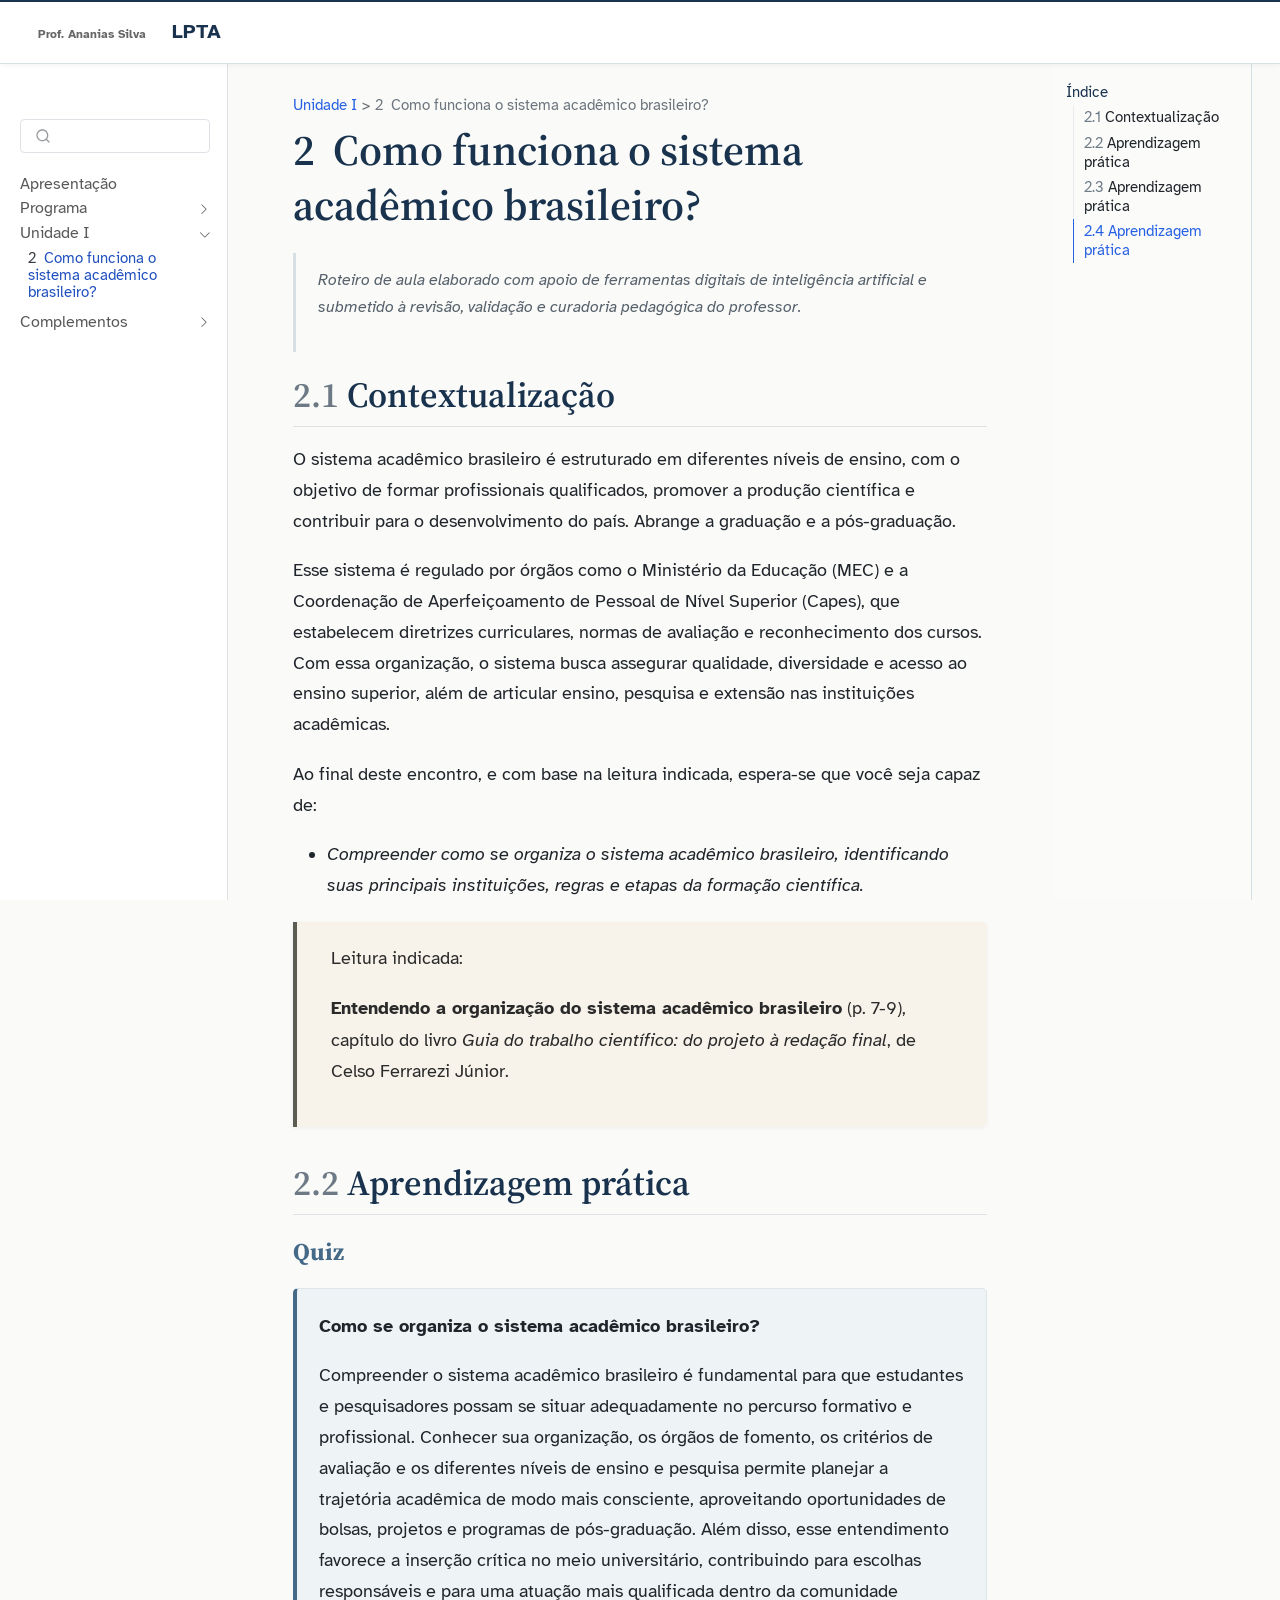
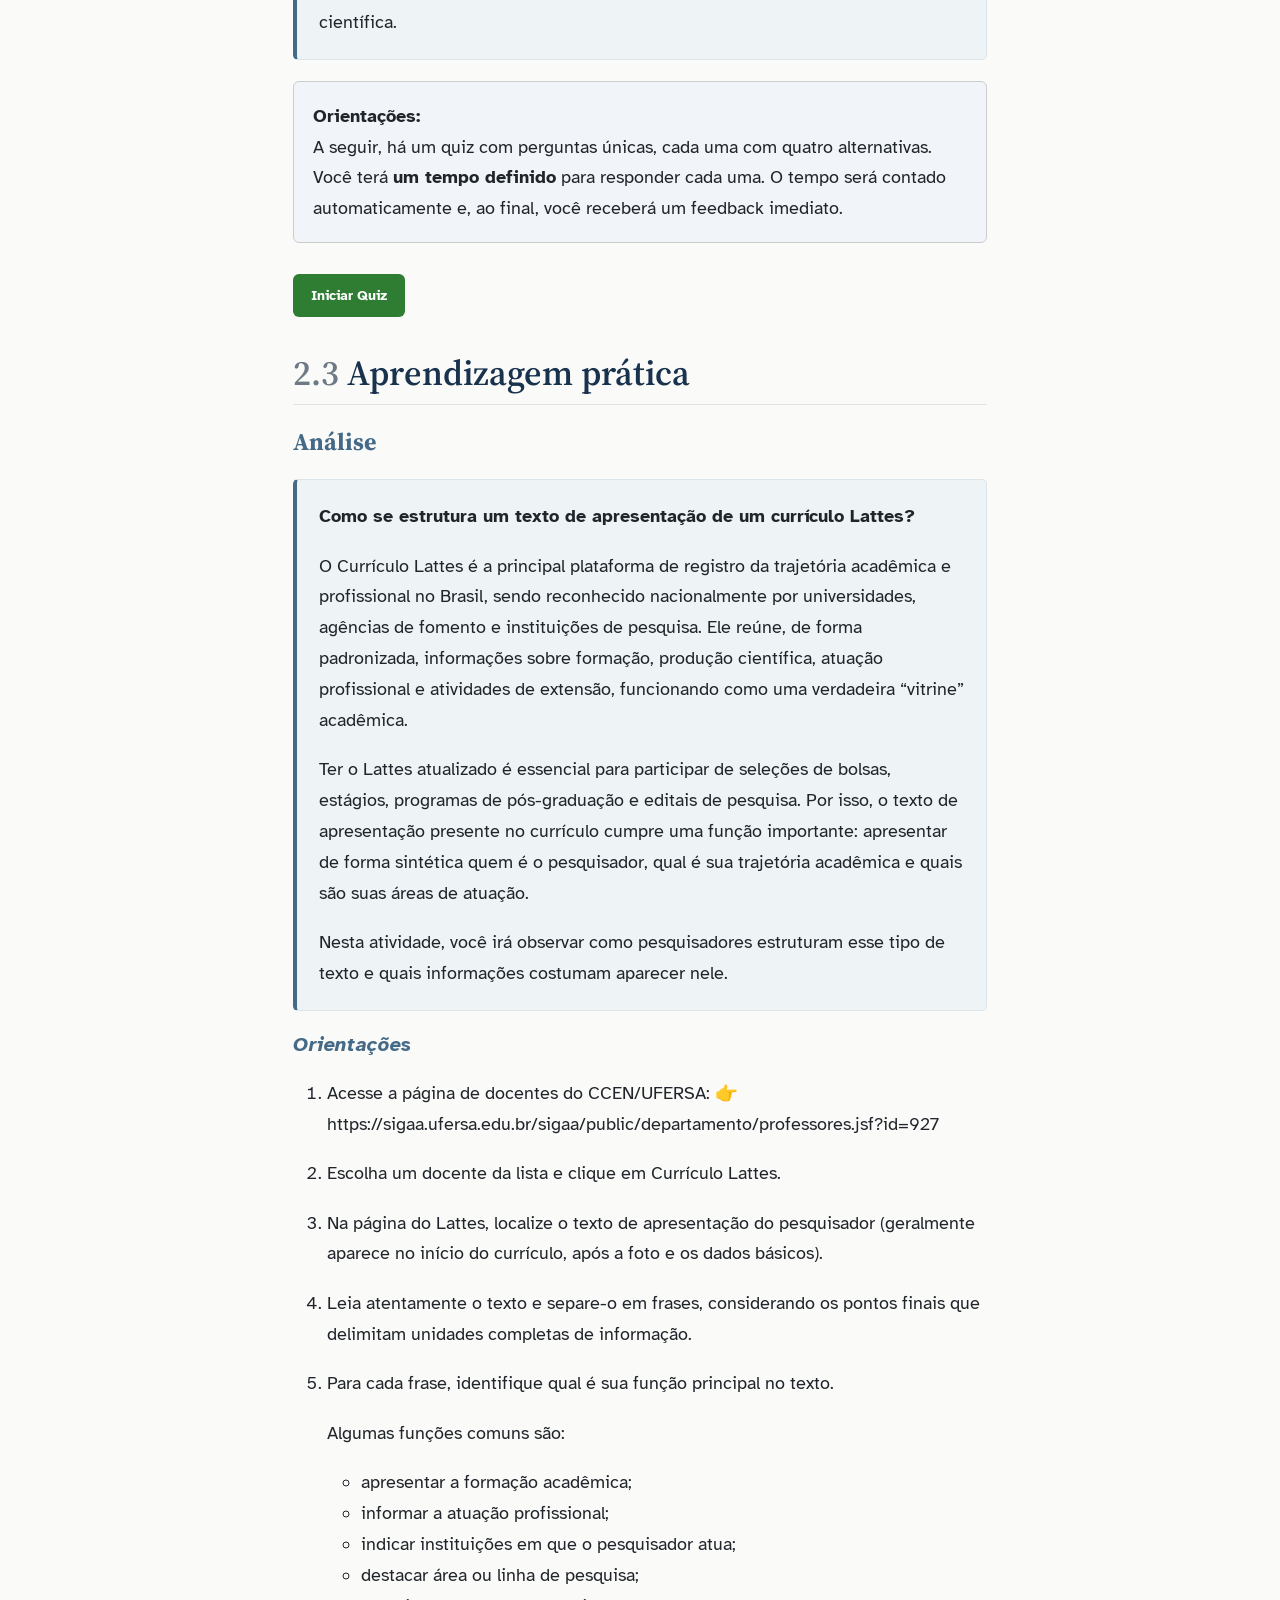
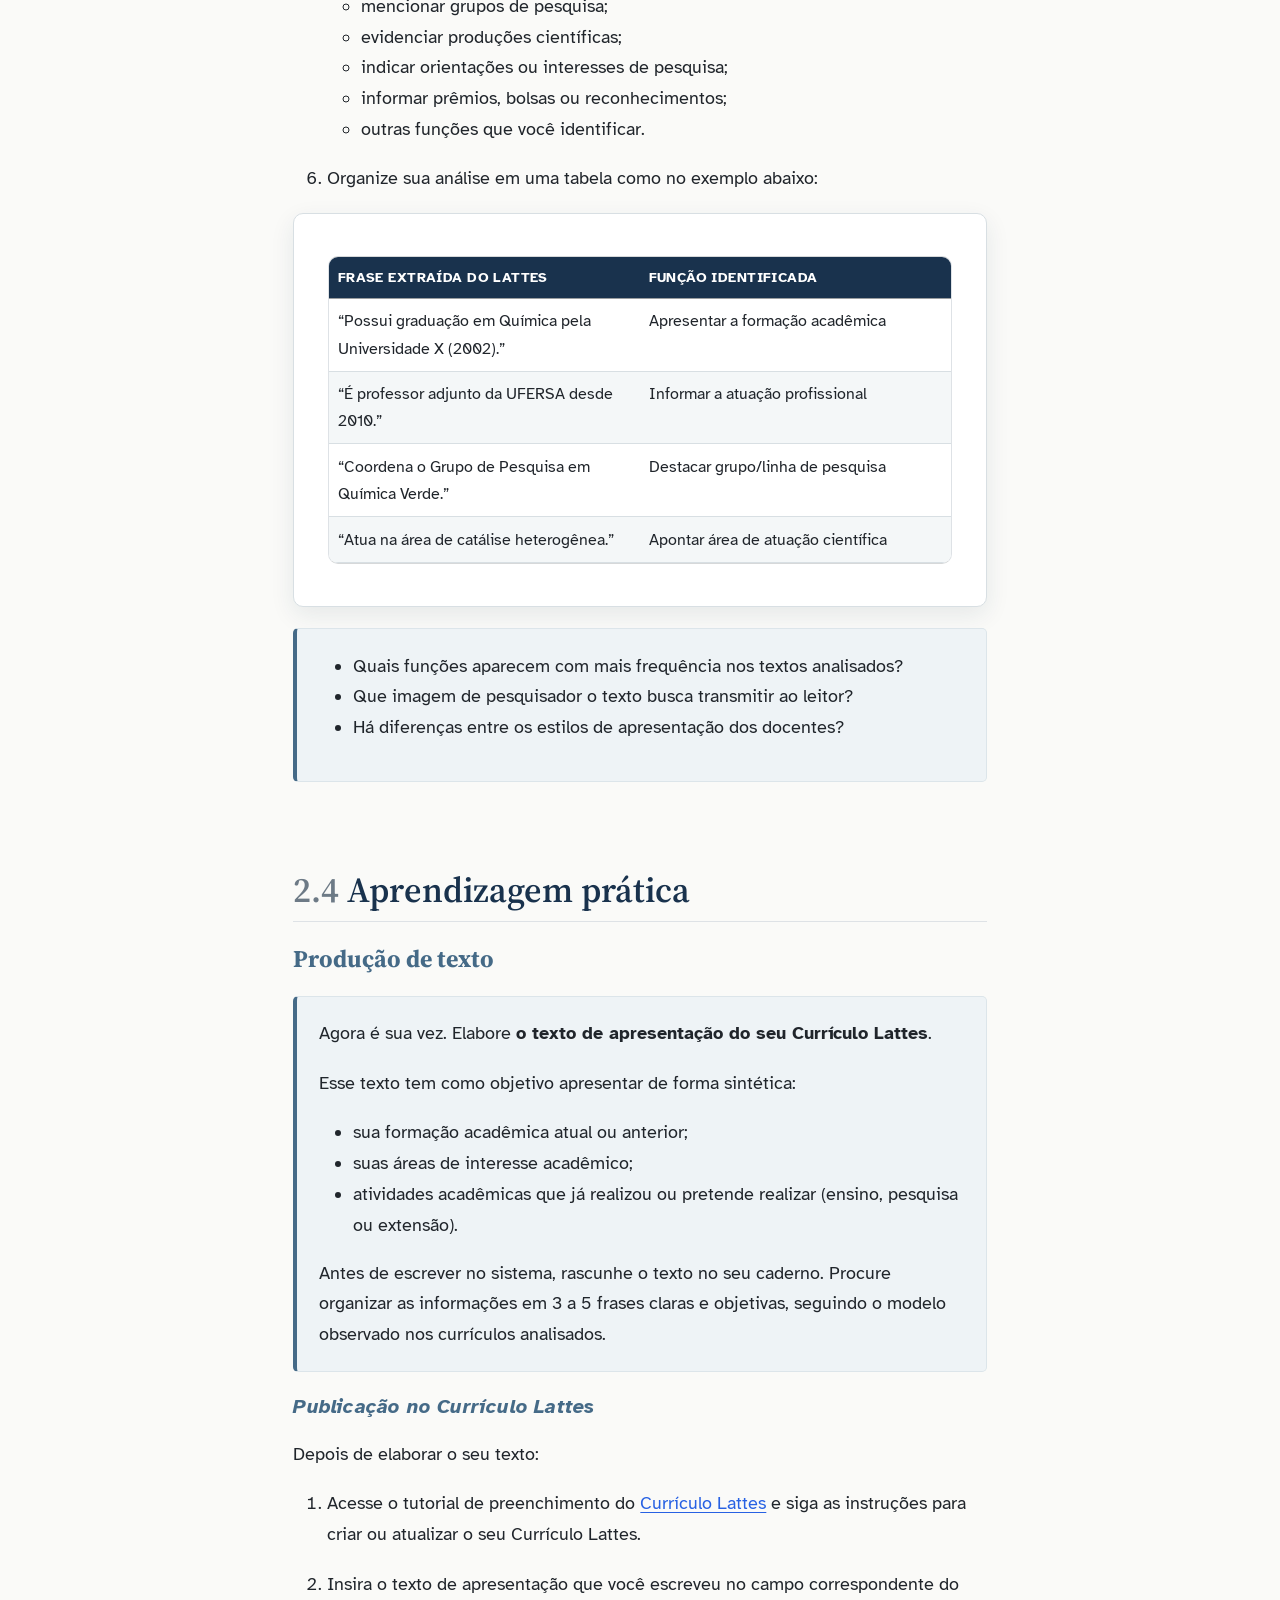
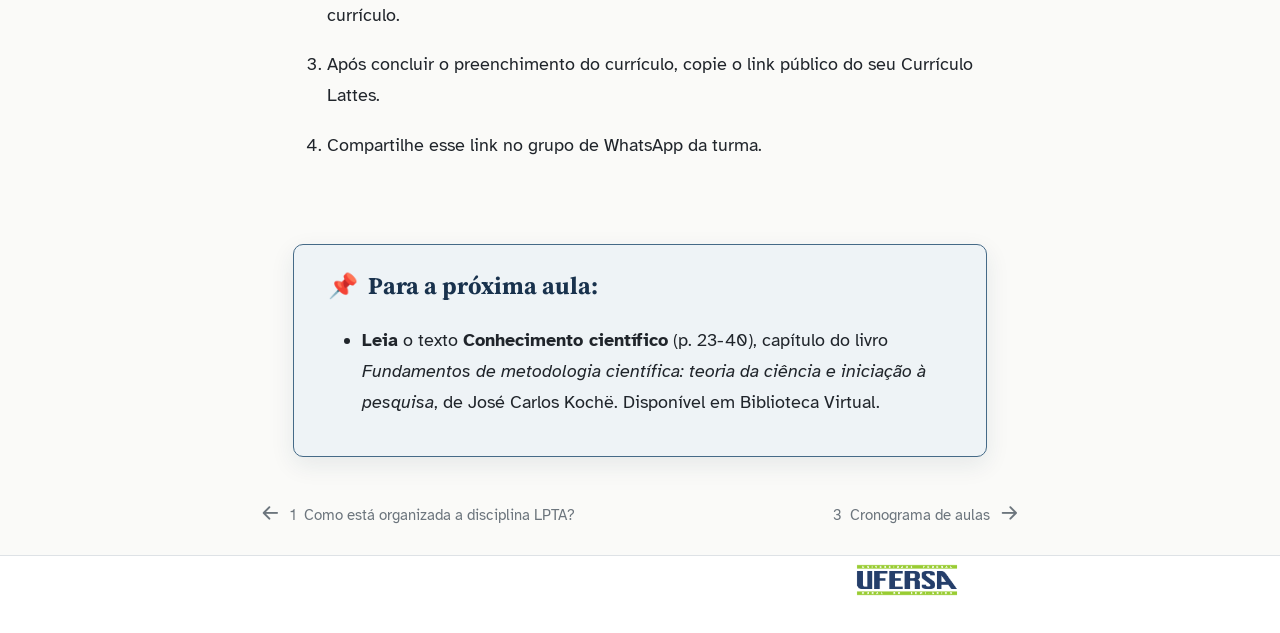
==== docs/aulas/Aula_1.html @ 6217e591 "Primeira versão do LPTA" ====
<!DOCTYPE html>
<html xmlns="http://www.w3.org/1999/xhtml" lang="en" xml:lang="en"><head>

<meta charset="utf-8">
<meta name="generator" content="quarto-1.8.24">

<meta name="viewport" content="width=device-width, initial-scale=1.0, user-scalable=yes">


<title>2&nbsp; Como funciona o sistema acadêmico brasileiro? – LPTA</title>
<style>
code{white-space: pre-wrap;}
span.smallcaps{font-variant: small-caps;}
div.columns{display: flex; gap: min(4vw, 1.5em);}
div.column{flex: auto; overflow-x: auto;}
div.hanging-indent{margin-left: 1.5em; text-indent: -1.5em;}
ul.task-list{list-style: none;}
ul.task-list li input[type="checkbox"] {
  width: 0.8em;
  margin: 0 0.8em 0.2em -1em; /* quarto-specific, see https://github.com/quarto-dev/quarto-cli/issues/4556 */ 
  vertical-align: middle;
}
</style>


<script src="../site_libs/quarto-nav/quarto-nav.js"></script>
<script src="../site_libs/clipboard/clipboard.min.js"></script>
<script src="../site_libs/quarto-search/autocomplete.umd.js"></script>
<script src="../site_libs/quarto-search/fuse.min.js"></script>
<script src="../site_libs/quarto-search/quarto-search.js"></script>
<meta name="quarto:offset" content="../">
<link href="../complementos/complemento_crono.html" rel="next">
<link href="../aulas/programa.html" rel="prev">
<script src="../site_libs/quarto-html/quarto.js" type="module"></script>
<script src="../site_libs/quarto-html/tabsets/tabsets.js" type="module"></script>
<script src="../site_libs/quarto-html/axe/axe-check.js" type="module"></script>
<script src="../site_libs/quarto-html/popper.min.js"></script>
<script src="../site_libs/quarto-html/tippy.umd.min.js"></script>
<script src="../site_libs/quarto-html/anchor.min.js"></script>
<link href="../site_libs/quarto-html/tippy.css" rel="stylesheet">
<link href="../site_libs/quarto-html/quarto-syntax-highlighting-f16cd255ecb5ae9510f6a112aa2ee9ab.css" rel="stylesheet" id="quarto-text-highlighting-styles">
<script src="../site_libs/bootstrap/bootstrap.min.js"></script>
<link href="../site_libs/bootstrap/bootstrap-icons.css" rel="stylesheet">
<link href="../site_libs/bootstrap/bootstrap-8fce5938b24e3c3b5732c8548ccd7f5c.min.css" rel="stylesheet" append-hash="true" id="quarto-bootstrap" data-mode="light">
<script id="quarto-search-options" type="application/json">{
  "location": "sidebar",
  "copy-button": false,
  "collapse-after": 3,
  "panel-placement": "start",
  "type": "textbox",
  "limit": 50,
  "keyboard-shortcut": [
    "f",
    "/",
    "s"
  ],
  "language": {
    "search-no-results-text": "No results",
    "search-matching-documents-text": "matching documents",
    "search-copy-link-title": "Copy link to search",
    "search-hide-matches-text": "Hide additional matches",
    "search-more-match-text": "more match in this document",
    "search-more-matches-text": "more matches in this document",
    "search-clear-button-title": "Clear",
    "search-text-placeholder": "",
    "search-detached-cancel-button-title": "Cancel",
    "search-submit-button-title": "Submit",
    "search-label": "Search"
  }
}</script>
<style>html{ scroll-behavior: smooth; }</style>


<link rel="stylesheet" href="../custom.css">
</head>

<body class="nav-sidebar docked nav-fixed quarto-light">

<div id="quarto-search-results"></div>
  <header id="quarto-header" class="headroom fixed-top">
    <nav class="navbar navbar-expand-lg " data-bs-theme="dark">
      <div class="navbar-container container-fluid">
      <div class="navbar-brand-container mx-auto">
    <a href="../index.html" class="navbar-brand navbar-brand-logo">
    </a>
    <a class="navbar-brand" href="../index.html">
    <span class="navbar-title">LPTA</span>
    </a>
  </div>
          <button class="navbar-toggler" type="button" data-bs-toggle="collapse" data-bs-target="#navbarCollapse" aria-controls="navbarCollapse" role="menu" aria-expanded="false" aria-label="Toggle navigation" onclick="if (window.quartoToggleHeadroom) { window.quartoToggleHeadroom(); }">
  <span class="navbar-toggler-icon"></span>
</button>
          <div class="collapse navbar-collapse" id="navbarCollapse">
            <ul class="navbar-nav navbar-nav-scroll me-auto">
</ul>
          </div> <!-- /navcollapse -->
            <div class="quarto-navbar-tools">
</div>
      </div> <!-- /container-fluid -->
    </nav>
  <nav class="quarto-secondary-nav">
    <div class="container-fluid d-flex">
      <button type="button" class="quarto-btn-toggle btn" data-bs-toggle="collapse" role="button" data-bs-target=".quarto-sidebar-collapse-item" aria-controls="quarto-sidebar" aria-expanded="false" aria-label="Toggle sidebar navigation" onclick="if (window.quartoToggleHeadroom) { window.quartoToggleHeadroom(); }">
        <i class="bi bi-layout-text-sidebar-reverse"></i>
      </button>
        <nav class="quarto-page-breadcrumbs" aria-label="breadcrumb"><ol class="breadcrumb"><li class="breadcrumb-item"><a href="../aulas/Aula_1.html">Unidade I</a></li><li class="breadcrumb-item"><a href="../aulas/Aula_1.html"><span class="chapter-number">2</span>&nbsp; <span class="chapter-title">Como funciona o sistema acadêmico brasileiro?</span></a></li></ol></nav>
        <a class="flex-grow-1" role="navigation" data-bs-toggle="collapse" data-bs-target=".quarto-sidebar-collapse-item" aria-controls="quarto-sidebar" aria-expanded="false" aria-label="Toggle sidebar navigation" onclick="if (window.quartoToggleHeadroom) { window.quartoToggleHeadroom(); }">      
        </a>
      <button type="button" class="btn quarto-search-button" aria-label="Search" onclick="window.quartoOpenSearch();">
        <i class="bi bi-search"></i>
      </button>
    </div>
  </nav>
</header>
<!-- content -->
<div id="quarto-content" class="quarto-container page-columns page-rows-contents page-layout-article page-navbar">
<!-- sidebar -->
  <nav id="quarto-sidebar" class="sidebar collapse collapse-horizontal quarto-sidebar-collapse-item sidebar-navigation docked overflow-auto">
    <div class="pt-lg-2 mt-2 text-left sidebar-header sidebar-header-stacked">
      <a href="../index.html" class="sidebar-logo-link">
      </a>
      </div>
        <div class="mt-2 flex-shrink-0 align-items-center">
        <div class="sidebar-search">
        <div id="quarto-search" class="" title="Search"></div>
        </div>
        </div>
    <div class="sidebar-menu-container"> 
    <ul class="list-unstyled mt-1">
        <li class="sidebar-item">
  <div class="sidebar-item-container"> 
  <a href="../index.html" class="sidebar-item-text sidebar-link">
 <span class="menu-text">Apresentação</span></a>
  </div>
</li>
        <li class="sidebar-item sidebar-item-section">
      <div class="sidebar-item-container"> 
            <a class="sidebar-item-text sidebar-link text-start collapsed" data-bs-toggle="collapse" data-bs-target="#quarto-sidebar-section-1" role="navigation" aria-expanded="false">
 <span class="menu-text">Programa</span></a>
          <a class="sidebar-item-toggle text-start collapsed" data-bs-toggle="collapse" data-bs-target="#quarto-sidebar-section-1" role="navigation" aria-expanded="false" aria-label="Toggle section">
            <i class="bi bi-chevron-right ms-2"></i>
          </a> 
      </div>
      <ul id="quarto-sidebar-section-1" class="collapse list-unstyled sidebar-section depth1 ">  
          <li class="sidebar-item">
  <div class="sidebar-item-container"> 
  <a href="../aulas/programa.html" class="sidebar-item-text sidebar-link">
 <span class="menu-text"><span class="chapter-number">1</span>&nbsp; <span class="chapter-title">Como está organizada a disciplina LPTA?</span></span></a>
  </div>
</li>
      </ul>
  </li>
        <li class="sidebar-item sidebar-item-section">
      <div class="sidebar-item-container"> 
            <a class="sidebar-item-text sidebar-link text-start" data-bs-toggle="collapse" data-bs-target="#quarto-sidebar-section-2" role="navigation" aria-expanded="true">
 <span class="menu-text">Unidade I</span></a>
          <a class="sidebar-item-toggle text-start" data-bs-toggle="collapse" data-bs-target="#quarto-sidebar-section-2" role="navigation" aria-expanded="true" aria-label="Toggle section">
            <i class="bi bi-chevron-right ms-2"></i>
          </a> 
      </div>
      <ul id="quarto-sidebar-section-2" class="collapse list-unstyled sidebar-section depth1 show">  
          <li class="sidebar-item">
  <div class="sidebar-item-container"> 
  <a href="../aulas/Aula_1.html" class="sidebar-item-text sidebar-link active">
 <span class="menu-text"><span class="chapter-number">2</span>&nbsp; <span class="chapter-title">Como funciona o sistema acadêmico brasileiro?</span></span></a>
  </div>
</li>
      </ul>
  </li>
        <li class="sidebar-item sidebar-item-section">
      <div class="sidebar-item-container"> 
            <a class="sidebar-item-text sidebar-link text-start collapsed" data-bs-toggle="collapse" data-bs-target="#quarto-sidebar-section-3" role="navigation" aria-expanded="false">
 <span class="menu-text">Complementos</span></a>
          <a class="sidebar-item-toggle text-start collapsed" data-bs-toggle="collapse" data-bs-target="#quarto-sidebar-section-3" role="navigation" aria-expanded="false" aria-label="Toggle section">
            <i class="bi bi-chevron-right ms-2"></i>
          </a> 
      </div>
      <ul id="quarto-sidebar-section-3" class="collapse list-unstyled sidebar-section depth1 ">  
          <li class="sidebar-item">
  <div class="sidebar-item-container"> 
  <a href="../complementos/complemento_crono.html" class="sidebar-item-text sidebar-link">
 <span class="menu-text"><span class="chapter-number">3</span>&nbsp; <span class="chapter-title">Cronograma de aulas</span></span></a>
  </div>
</li>
      </ul>
  </li>
    </ul>
    </div>
</nav>
<div id="quarto-sidebar-glass" class="quarto-sidebar-collapse-item" data-bs-toggle="collapse" data-bs-target=".quarto-sidebar-collapse-item"></div>
<!-- margin-sidebar -->
    <div id="quarto-margin-sidebar" class="sidebar margin-sidebar">
        <nav id="TOC" role="doc-toc" class="toc-active">
    <h2 id="toc-title">Índice</h2>
   
  <ul>
  <li><a href="#contextualização" id="toc-contextualização" class="nav-link active" data-scroll-target="#contextualização"><span class="header-section-number">2.1</span> Contextualização</a></li>
  <li><a href="#aprendizagem-prática" id="toc-aprendizagem-prática" class="nav-link" data-scroll-target="#aprendizagem-prática"><span class="header-section-number">2.2</span> Aprendizagem prática</a></li>
  <li><a href="#aprendizagem-prática-1" id="toc-aprendizagem-prática-1" class="nav-link" data-scroll-target="#aprendizagem-prática-1"><span class="header-section-number">2.3</span> Aprendizagem prática</a></li>
  <li><a href="#aprendizagem-prática-2" id="toc-aprendizagem-prática-2" class="nav-link" data-scroll-target="#aprendizagem-prática-2"><span class="header-section-number">2.4</span> Aprendizagem prática</a></li>
  </ul>
</nav>
    </div>
<!-- main -->
<main class="content" id="quarto-document-content">

<header id="title-block-header" class="quarto-title-block default"><nav class="quarto-page-breadcrumbs quarto-title-breadcrumbs d-none d-lg-block" aria-label="breadcrumb"><ol class="breadcrumb"><li class="breadcrumb-item"><a href="../aulas/Aula_1.html">Unidade I</a></li><li class="breadcrumb-item"><a href="../aulas/Aula_1.html"><span class="chapter-number">2</span>&nbsp; <span class="chapter-title">Como funciona o sistema acadêmico brasileiro?</span></a></li></ol></nav>
<div class="quarto-title">
<h1 class="title"><span class="chapter-number">2</span>&nbsp; <span class="chapter-title">Como funciona o sistema acadêmico brasileiro?</span></h1>
</div>



<div class="quarto-title-meta">

    
  
    
  </div>
  


</header>


<div class="nota-secundaria">
<p>Roteiro de aula elaborado com apoio de ferramentas digitais de inteligência artificial e submetido à revisão, validação e curadoria pedagógica do professor.</p>
</div>
<section id="contextualização" class="level2" data-number="2.1">
<h2 data-number="2.1" class="anchored" data-anchor-id="contextualização"><span class="header-section-number">2.1</span> Contextualização</h2>
<p>O sistema acadêmico brasileiro é estruturado em diferentes níveis de ensino, com o objetivo de formar profissionais qualificados, promover a produção científica e contribuir para o desenvolvimento do país. Abrange a graduação e a pós-graduação.</p>
<p>Esse sistema é regulado por órgãos como o Ministério da Educação (MEC) e a Coordenação de Aperfeiçoamento de Pessoal de Nível Superior (Capes), que estabelecem diretrizes curriculares, normas de avaliação e reconhecimento dos cursos. Com essa organização, o sistema busca assegurar qualidade, diversidade e acesso ao ensino superior, além de articular ensino, pesquisa e extensão nas instituições acadêmicas.</p>
<p>Ao final deste encontro, e com base na leitura indicada, espera-se que você seja capaz de:</p>
<ul>
<li><em>Compreender como se organiza o sistema acadêmico brasileiro, identificando suas principais instituições, regras e etapas da formação científica.</em></li>
</ul>
<div class="leitura">
<p>Leitura indicada:</p>
<p><strong>Entendendo a organização do sistema acadêmico brasileiro</strong> (p.&nbsp;7-9), capítulo do livro <em>Guia do trabalho científico: do projeto à redação final</em>, de Celso Ferrarezi Júnior.</p>
</div>
</section>
<section id="aprendizagem-prática" class="level2" data-number="2.2">
<h2 data-number="2.2" class="anchored" data-anchor-id="aprendizagem-prática"><span class="header-section-number">2.2</span> Aprendizagem prática</h2>
<div class="subtitulo-nao-numerado">
<p>Quiz</p>
</div>
<div class="destaque">
<p><strong>Como se organiza o sistema acadêmico brasileiro?</strong></p>
<p>Compreender o sistema acadêmico brasileiro é fundamental para que estudantes e pesquisadores possam se situar adequadamente no percurso formativo e profissional. Conhecer sua organização, os órgãos de fomento, os critérios de avaliação e os diferentes níveis de ensino e pesquisa permite planejar a trajetória acadêmica de modo mais consciente, aproveitando oportunidades de bolsas, projetos e programas de pós-graduação. Além disso, esse entendimento favorece a inserção crítica no meio universitário, contribuindo para escolhas responsáveis e para uma atuação mais qualificada dentro da comunidade científica.</p>
</div>
<div style="border:1px solid #ccc;padding:1em;background-color:#f1f5f9;border-radius:6px;margin-bottom:1em;">
<strong>Orientações:</strong><br>
A seguir, há um quiz com perguntas únicas, cada uma com quatro alternativas. Você terá <strong>um tempo definido</strong> para responder cada uma. O tempo será contado automaticamente e, ao final, você receberá um feedback imediato.
</div>

<style>

#quiz-container{
max-width:720px;
margin:auto;
font-family:system-ui,-apple-system,Segoe UI,Roboto,sans-serif;
}

.pergunta{
background:#ffffff;
border:1px solid #e2e8f0;
border-radius:8px;
padding:20px;
margin-top:20px;
box-shadow:0 2px 6px rgba(0,0,0,0.05);
}

.pergunta p{
line-height:1.5;
}

input[type="radio"]{
margin-right:6px;
margin-top:8px;
}

button{
margin-top:12px;
padding:8px 14px;
border-radius:6px;
border:none;
cursor:pointer;
font-size:14px;
}

.botao-responder{
background:#e2e8f0;
color:#222;
}

.botao-responder:hover{
background:#cbd5e1;
}

.botao-proxima{
background:#375D81;
color:white;
font-weight:600;
}

.botao-proxima:hover{
background:#2c4c6b;
}

.botao-iniciar{
background:#2e7d32;
color:white;
font-weight:600;
padding:10px 18px;
border-radius:6px;
}

.botao-iniciar:hover{
background:#256428;
}

[id^="feedback"]{
margin-top:10px;
font-weight:500;
}

[id^="timer"]{
color:#b71c1c;
font-weight:600;
margin-top:6px;
}

#resultadoFinal{
font-size:18px;
margin-top:20px;
}

</style>

<button class="botao-iniciar" onclick="iniciarQuiz()">Iniciar Quiz</button>

<div id="quiz-container" style="display:none;margin-top:20px;">

<!-- PERGUNTA 1 -->
<div class="pergunta" id="pergunta1">
<p><strong>1. Quais são os principais graus acadêmicos conferidos na graduação no Brasil?</strong></p>
<form>
<input type="radio" name="q1" value="a"> A) Bacharel, licenciado e tecnólogo<br>
<input type="radio" name="q1" value="b"> B) Mestre, doutor e especialista<br>
<input type="radio" name="q1" value="c"> C) Bacharel, mestre e doutor<br>
<input type="radio" name="q1" value="d"> D) Licenciado, especialista e doutor<br><br>
<button type="button" class="botao-responder" onclick="checkResposta(1,'a')">Responder</button>
</form>
<p id="feedback1"></p>
<p id="timer1"></p>
<button id="proxima1" class="botao-proxima" style="display:none;" onclick="proximaPergunta(2)">Próxima Pergunta</button>
</div>

<!-- PERGUNTA 2 -->
<div class="pergunta" id="pergunta2" style="display:none;">
<p><strong>2. Qual é a carga horária mínima exigida para um curso de especialização (pós-graduação lato sensu) no Brasil?</strong></p>
<form>
<input type="radio" name="q2" value="a"> A) 180 horas<br>
<input type="radio" name="q2" value="b"> B) 360 horas<br>
<input type="radio" name="q2" value="c"> C) 24 meses<br>
<input type="radio" name="q2" value="d"> D) 48 meses<br><br>
<button type="button" class="botao-responder" onclick="checkResposta(2,'b')">Responder</button>
</form>
<p id="feedback2"></p>
<p id="timer2"></p>
<button id="proxima2" class="botao-proxima" style="display:none;" onclick="proximaPergunta(3)">Próxima Pergunta</button>
</div>

<!-- PERGUNTA 3 -->
<div class="pergunta" id="pergunta3" style="display:none;">
<p><strong>3. Qual das ações abaixo é frequentemente exigida no processo seletivo para ingresso em programas de mestrado?</strong></p>
<form>
<input type="radio" name="q3" value="a"> A) Defesa pública de tese<br>
<input type="radio" name="q3" value="b"> B) Apresentação de projeto de pesquisa<br>
<input type="radio" name="q3" value="c"> C) Experiência docente mínima de cinco anos<br>
<input type="radio" name="q3" value="d"> D) Conclusão prévia de doutorado<br><br>
<button type="button" class="botao-responder" onclick="checkResposta(3,'b')">Responder</button>
</form>
<p id="feedback3"></p>
<p id="timer3"></p>
<button id="proxima3" class="botao-proxima" style="display:none;" onclick="proximaPergunta(4)">Próxima Pergunta</button>
</div>

<!-- PERGUNTA 4 -->
<div class="pergunta" id="pergunta4" style="display:none;">
<p><strong>4. No sistema acadêmico norte-americano, o título de PhD corresponde, em termos gerais, a qual grau acadêmico no Brasil?</strong></p>
<form>
<input type="radio" name="q4" value="a"> A) Especialização<br>
<input type="radio" name="q4" value="b"> B) Mestrado<br>
<input type="radio" name="q4" value="c"> C) Doutorado<br>
<input type="radio" name="q4" value="d"> D) Pós-doutorado<br><br>
<button type="button" class="botao-responder" onclick="checkResposta(4,'c')">Responder</button>
</form>
<p id="feedback4"></p>
<p id="timer4"></p>
<button id="proxima4" class="botao-proxima" style="display:none;" onclick="proximaPergunta(5)">Próxima Pergunta</button>
</div>

<!-- PERGUNTA 5 -->
<div class="pergunta" id="pergunta5" style="display:none;">
<p><strong>5. É correto afirmar que cursar uma pós-graduação stricto sensu em uma universidade estrangeira é sempre a melhor opção?</strong></p>
<form>
<input type="radio" name="q5" value="a"> A) Sim. Universidades estrangeiras são sempre superiores às brasileiras.<br>
<input type="radio" name="q5" value="b"> B) Sim. Diplomas estrangeiros têm maior validade acadêmica.<br>
<input type="radio" name="q5" value="c"> C) Não. Muitas universidades brasileiras possuem programas de alta qualidade.<br>
<input type="radio" name="q5" value="d"> D) Não. Diplomas estrangeiros não são reconhecidos no Brasil.<br><br>
<button type="button" class="botao-responder" onclick="checkResposta(5,'c')">Responder</button>
</form>
<p id="feedback5"></p>
<p id="timer5"></p>
<button id="proxima5" class="botao-proxima" style="display:none;" onclick="proximaPergunta(6)">Próxima Pergunta</button>
</div>

<!-- PERGUNTA 6 -->
<div class="pergunta" id="pergunta6" style="display:none;">
<p><strong>6. A defesa de dissertação é um requisito para a conclusão de qual nível de ensino superior no Brasil?</strong></p>
<form>
<input type="radio" name="q6" value="a"> A) Doutorado<br>
<input type="radio" name="q6" value="b"> B) Especialização<br>
<input type="radio" name="q6" value="c"> C) Mestrado<br>
<input type="radio" name="q6" value="d"> D) Graduação<br><br>
<button type="button" class="botao-responder" onclick="checkResposta(6,'c')">Responder</button>
</form>
<p id="feedback6"></p>
<p id="timer6"></p>
<button id="proxima6" class="botao-proxima" style="display:none;" onclick="proximaPergunta(7)">Próxima Pergunta</button>
</div>

<!-- PERGUNTA 7 -->
<div class="pergunta" id="pergunta7" style="display:none;">
<p><strong>7. No sistema educacional brasileiro, o termo <em>pós-graduação stricto sensu</em> refere-se a:</strong></p>
<form>
<input type="radio" name="q7" value="a"> A) Cursos de aperfeiçoamento profissional de curta duração<br>
<input type="radio" name="q7" value="b"> B) Cursos de especialização voltados ao mercado de trabalho<br>
<input type="radio" name="q7" value="c"> C) Programas de mestrado e doutorado voltados à pesquisa científica<br>
<input type="radio" name="q7" value="d"> D) Cursos técnicos de nível superior<br><br>
<button type="button" class="botao-responder" onclick="checkResposta(7,'c')">Responder</button>
</form>
<p id="feedback7"></p>
<p id="timer7"></p>
<button id="proxima7" class="botao-proxima" style="display:none;" onclick="proximaPergunta(8)">Próxima Pergunta</button>
</div>

<!-- PERGUNTA 8 -->
<div class="pergunta" id="pergunta8" style="display:none;">
<p><strong>8. Qual das opções abaixo representa um curso de pós-graduação <em>lato sensu</em>?</strong></p>
<form>
<input type="radio" name="q8" value="a"> A) Doutorado acadêmico<br>
<input type="radio" name="q8" value="b"> B) Mestrado profissional<br>
<input type="radio" name="q8" value="c"> C) Curso de especialização<br>
<input type="radio" name="q8" value="d"> D) Pós-doutorado<br><br>
<button type="button" class="botao-responder" onclick="checkResposta(8,'c')">Responder</button>
</form>
<p id="feedback8"></p>
<p id="timer8"></p>
<button id="proxima8" class="botao-proxima" style="display:none;" onclick="proximaPergunta(9)">Próxima Pergunta</button>
</div>

<!-- PERGUNTA 9 -->
<div class="pergunta" id="pergunta9" style="display:none;">
<p><strong>9. No contexto da pesquisa científica no Brasil, o Currículo Lattes é utilizado principalmente para:</strong></p>
<form>
<input type="radio" name="q9" value="a"> A) Divulgar a produção acadêmica e a trajetória científica de pesquisadores<br>
<input type="radio" name="q9" value="b"> B) Registrar o histórico escolar de estudantes universitários<br>
<input type="radio" name="q9" value="c"> C) Organizar as disciplinas obrigatórias de cursos de graduação<br>
<input type="radio" name="q9" value="d"> D) Controlar a matrícula em programas de pós-graduação<br><br>
<button type="button" class="botao-responder" onclick="checkResposta(9,'a')">Responder</button>
</form>
<p id="feedback9"></p>
<p id="timer9"></p>
<button id="proxima9" class="botao-proxima" style="display:none;" onclick="proximaPergunta(10)">Próxima Pergunta</button>
</div>

<!-- PERGUNTA 10 -->
<div class="pergunta" id="pergunta10" style="display:none;">
<p><strong>10. Qual é a principal diferença entre mestrado acadêmico e mestrado profissional?</strong></p>
<form>
<input type="radio" name="q10" value="a"> A) O mestrado acadêmico é voltado à produção de conhecimento científico, enquanto o profissional enfatiza a aplicação prática do conhecimento.<br>
<input type="radio" name="q10" value="b"> B) O mestrado profissional exige doutorado prévio.<br>
<input type="radio" name="q10" value="c"> C) O mestrado acadêmico é voltado apenas ao mercado de trabalho.<br>
<input type="radio" name="q10" value="d"> D) O mestrado profissional dispensa orientação acadêmica formal.<br><br>
<button type="button" class="botao-responder" onclick="checkResposta(10,'a')">Responder</button>
</form>
<p id="feedback10"></p>
<p id="timer10"></p>
<button id="proxima10" class="botao-proxima" style="display:none;" onclick="proximaPergunta(11)">Próxima Pergunta</button>
</div>

<!-- PERGUNTA 11 -->
<div class="pergunta" id="pergunta11" style="display:none;">
<p><strong>11. Qual é o objetivo central de um curso de doutorado?</strong></p>
<form>
<input type="radio" name="q11" value="a"> A) Promover atualização profissional e técnica.<br>
<input type="radio" name="q11" value="b"> B) Qualificar para o ensino básico.<br>
<input type="radio" name="q11" value="c"> C) Formar pesquisadores capazes de produzir conhecimento científico original.<br>
<input type="radio" name="q11" value="d"> D) Capacitar exclusivamente para o mercado de trabalho.<br><br>
<button type="button" class="botao-responder" onclick="checkResposta(11,'c')">Responder</button>
</form>
<p id="feedback11"></p>
<p id="timer11"></p>
<button id="proxima11" class="botao-proxima" style="display:none;" onclick="proximaPergunta(12)">Próxima Pergunta</button>
</div>

<!-- PERGUNTA 12 -->
<div class="pergunta" id="pergunta12" style="display:none;">
<p><strong>12. Qual dos percursos abaixo representa uma trajetória acadêmica comum na formação científica?</strong></p>
<form>
<input type="radio" name="q12" value="a"> A) Graduação → Especialização → Doutorado → Ensino médio<br>
<input type="radio" name="q12" value="b"> B) Graduação → Mestrado → Doutorado → Pós-doutorado<br>
<input type="radio" name="q12" value="c"> C) Graduação → Pós-doutorado → Doutorado<br>
<input type="radio" name="q12" value="d"> D) Graduação → Curso técnico → Doutorado<br><br>
<button type="button" class="botao-responder" onclick="checkResposta(12,'b')">Responder</button>
</form>
<p id="feedback12"></p>
<p id="timer12"></p>
<button id="proxima12" class="botao-proxima" style="display:none;" onclick="proximaPergunta(13)">Próxima Pergunta</button>
</div>

<!-- PERGUNTA 13 -->
<div class="pergunta" id="pergunta13" style="display:none;">
<p><strong>13. Qual atividade institucional é voltada especificamente à inserção do estudante de graduação em projetos de pesquisa científica?</strong></p>
<form>
<input type="radio" name="q13" value="a"> A) Estágio supervisionado<br>
<input type="radio" name="q13" value="b"> B) Iniciação científica<br>
<input type="radio" name="q13" value="c"> C) Trabalho de Conclusão de Curso<br>
<input type="radio" name="q13" value="d"> D) Monitoria<br><br>
<button type="button" class="botao-responder" onclick="checkResposta(13,'b')">Responder</button>
</form>
<p id="feedback13"></p>
<p id="timer13"></p>
<button id="proxima13" class="botao-proxima" style="display:none;" onclick="proximaPergunta(14)">Próxima Pergunta</button>
</div>

<!-- PERGUNTA 14 -->
<div class="pergunta" id="pergunta14" style="display:none;">
<p><strong>14. Qual órgão brasileiro é responsável pela avaliação dos programas de mestrado e doutorado?</strong></p>
<form>
<input type="radio" name="q14" value="a"> A) INEP<br>
<input type="radio" name="q14" value="b"> B) CAPES<br>
<input type="radio" name="q14" value="c"> C) CNPq<br>
<input type="radio" name="q14" value="d"> D) MEC<br><br>
<button type="button" class="botao-responder" onclick="checkResposta(14,'b')">Responder</button>
</form>
<p id="feedback14"></p>
<p id="timer14"></p>
<button id="proxima14" class="botao-proxima" style="display:none;" onclick="proximaPergunta(15)">Próxima Pergunta</button>
</div>

<!-- PERGUNTA 15 -->
<div class="pergunta" id="pergunta15" style="display:none;">
<p><strong>15. No contexto das universidades brasileiras, o chamado “tripé universitário” é formado por:</strong></p>
<form>
<input type="radio" name="q15" value="a"> A) Graduação, pós-graduação e extensão<br>
<input type="radio" name="q15" value="b"> B) Ensino, pesquisa e extensão<br>
<input type="radio" name="q15" value="c"> C) Ensino, estágio e pesquisa<br>
<input type="radio" name="q15" value="d"> D) Pesquisa, inovação e mercado<br><br>
<button type="button" class="botao-responder" onclick="checkResposta(15,'b')">Responder</button>
</form>
<p id="feedback15"></p>
<p id="timer15"></p>
<button id="proxima15" class="botao-proxima" style="display:none;" onclick="proximaPergunta(16)">Próxima Pergunta</button>
</div>

<!-- PERGUNTA 16 -->
<div class="pergunta" id="pergunta16" style="display: none;">
  <p><strong>16. Qual lei estabelece as bases do sistema educacional brasileiro, incluindo o ensino superior?</strong></p>
  <form>
    <input type="radio" name="q16" value="a"> A) Lei nº 9.394/1996<br>
    <input type="radio" name="q16" value="b"> B) Lei nº 13.005/2014<br>
    <input type="radio" name="q16" value="c"> C) Lei nº 9.394/2006<br>
    <input type="radio" name="q16" value="d"> D) Lei nº 12.711/2012<br><br>
    <button type="button" class="botao-responder" onclick="checkResposta(16, 'a')">Responder</button>
  </form>
  <p id="feedback16"></p>
  <p id="timer16" style="font-weight: bold;"></p>
  <button id="proxima16" class="botao-proxima" style="display:none;" onclick="proximaPergunta(17)">Próxima Pergunta</button>
</div>

<!-- PERGUNTA 17 -->
<div class="pergunta" id="pergunta17" style="display: none;">
  <p><strong>17. Sobre o reconhecimento internacional de diplomas de doutorado, qual afirmação é mais correta?</strong></p>
  <form>
    <input type="radio" name="q17" value="a"> A) Diplomas de doutorado são automaticamente reconhecidos em qualquer país.<br>
    <input type="radio" name="q17" value="b"> B) Cada país ou universidade decide se reconhece ou não um diploma estrangeiro.<br>
    <input type="radio" name="q17" value="c"> C) Diplomas brasileiros são sempre reconhecidos automaticamente na Europa.<br>
    <input type="radio" name="q17" value="d"> D) O reconhecimento depende apenas da CAPES.<br><br>
    <button type="button" class="botao-responder" onclick="checkResposta(17, 'b')">Responder</button>
  </form>
  <p id="feedback17"></p>
  <p id="timer17" style="font-weight: bold;"></p>
  <button id="proxima17" class="botao-proxima" style="display:none;" onclick="proximaPergunta(18)">Próxima Pergunta</button>
</div>

<!-- PERGUNTA 18 -->
<div class="pergunta" id="pergunta18" style="display: none;">
  <p><strong>18. Qual é a função principal do Trabalho de Conclusão de Curso (TCC) na graduação?</strong></p>
  <form>
    <input type="radio" name="q18" value="a"> A) Substituir todas as disciplinas do último semestre<br>
    <input type="radio" name="q18" value="b"> B) Demonstrar a capacidade do estudante de desenvolver um trabalho acadêmico orientado<br>
    <input type="radio" name="q18" value="c"> C) Servir como requisito para ingresso no mestrado<br>
    <input type="radio" name="q18" value="d"> D) Avaliar exclusivamente habilidades profissionais<br><br>
    <button type="button" class="botao-responder" onclick="checkResposta(18, 'b')">Responder</button>
  </form>
  <p id="feedback18"></p>
  <p id="timer18" style="font-weight: bold;"></p>
  <button id="proxima18" class="botao-proxima" style="display:none;" onclick="proximaPergunta(19)">Próxima Pergunta</button>
</div>

<!-- PERGUNTA 19 -->
<div class="pergunta" id="pergunta19" style="display: none;">
  <p><strong>19. O que caracteriza a atividade de monitoria na universidade?</strong></p>
  <form>
    <input type="radio" name="q19" value="a"> A) Um estágio obrigatório para todos os alunos<br>
    <input type="radio" name="q19" value="b"> B) Uma atividade em que estudantes auxiliam professores em disciplinas<br>
    <input type="radio" name="q19" value="c"> C) Um trabalho administrativo na universidade<br>
    <input type="radio" name="q19" value="d"> D) Uma forma de substituição do professor em sala de aula<br><br>
    <button type="button" class="botao-responder" onclick="checkResposta(19, 'b')">Responder</button>
  </form>
  <p id="feedback19"></p>
  <p id="timer19" style="font-weight: bold;"></p>
  <button id="proxima19" class="botao-proxima" style="display:none;" onclick="proximaPergunta(20)">Próxima Pergunta</button>
</div>

<!-- PERGUNTA 20 -->
<div class="pergunta" id="pergunta20" style="display: none;">
  <p><strong>20. O que caracteriza um grupo de pesquisa em uma universidade brasileira?</strong></p>
  <form>
    <input type="radio" name="q20" value="a"> A) Um conjunto informal de estudantes que estudam juntos<br>
    <input type="radio" name="q20" value="b"> B) Uma equipe organizada de pesquisadores registrada no CNPq<br>
    <input type="radio" name="q20" value="c"> C) Um grupo criado exclusivamente para disciplinas de graduação<br>
    <input type="radio" name="q20" value="d"> D) Um clube estudantil vinculado à extensão<br><br>
    <button type="button" class="botao-responder" onclick="checkResposta(20, 'b')">Responder</button>
  </form>
  <p id="feedback20"></p>
  <p id="timer20" style="font-weight: bold;"></p>
  <!-- Última pergunta: pode mostrar resultado final aqui -->
  <button id="proxima20" class="botao-proxima" style="display:none;" onclick="finalizarQuiz()">
Finalizar Quiz
</button>
</div>

</div>

<p id="resultadoFinal" style="font-weight:bold;color:darkgreen;"></p>

<div id="mensagem-final" style="display:none;text-align:center;margin-top:30px;">
<h3 class="anchored">🎉 Parabéns! Você concluiu o quiz!</h3>
<p>Agora você conhece melhor a estrutura do sistema acadêmico brasileiro.</p>
</div>

<script>

let tempo = 60;
let timer;
let acertos = 0;

function iniciarQuiz(){

document.getElementById("quiz-container").style.display = "block";

document.querySelector(".botao-iniciar").style.display = "none";

iniciarTimer("timer1",1);

}

function iniciarTimer(timerId,num){

tempo = 60;

clearInterval(timer);

timer = setInterval(function(){

document.getElementById(timerId).innerText =
"⏳ Tempo restante: " + tempo + " segundos";

tempo--;

if(tempo <= 0){

clearInterval(timer);

document.getElementById("feedback"+num).innerText = "⏰ Tempo esgotado!";

desativarOpcoes("q"+num);

mostrarProximo(num);

}

},1000);

}

function desativarOpcoes(name){

const radios = document.getElementsByName(name);

radios.forEach(r => r.disabled = true);

}

function checkResposta(num,correta){

clearInterval(timer);

const selecionada = document.querySelector('input[name="q'+num+'"]:checked');

const feedback = document.getElementById("feedback"+num);

if(!selecionada){

feedback.innerText = "Por favor, selecione uma alternativa.";

return;

}

desativarOpcoes("q"+num);

if(selecionada.value === correta){

feedback.innerText = "✅ Correto!";

acertos++;

}else{

feedback.innerText =
"❌ Incorreto. A resposta correta era: " + correta.toUpperCase() + ")";

}

mostrarProximo(num);

}

function mostrarProximo(num){

const botaoProximo = document.getElementById("proxima"+num);

if(botaoProximo){

botaoProximo.style.display = "inline";

}

}

function proximaPergunta(num){

document.querySelectorAll(".pergunta").forEach(p => p.style.display="none");

document.getElementById("pergunta"+num).style.display="block";

iniciarTimer("timer"+num,num);

}

function finalizarQuiz(){

document.querySelectorAll(".pergunta").forEach(p => p.style.display="none");

const resultado = document.getElementById("resultadoFinal");

resultado.innerText =
"🎉 Quiz concluído! Você acertou " + acertos + " de 20 questões.";

document.getElementById("mensagem-final").style.display="block";

}

</script>
</section>
<section id="aprendizagem-prática-1" class="level2" data-number="2.3">
<h2 data-number="2.3" class="anchored" data-anchor-id="aprendizagem-prática-1"><span class="header-section-number">2.3</span> Aprendizagem prática</h2>
<div class="subtitulo-nao-numerado">
<p>Análise</p>
</div>
<div class="destaque">
<p><strong>Como se estrutura um texto de apresentação de um currículo Lattes?</strong></p>
<p>O Currículo Lattes é a principal plataforma de registro da trajetória acadêmica e profissional no Brasil, sendo reconhecido nacionalmente por universidades, agências de fomento e instituições de pesquisa. Ele reúne, de forma padronizada, informações sobre formação, produção científica, atuação profissional e atividades de extensão, funcionando como uma verdadeira “vitrine” acadêmica.</p>
<p>Ter o Lattes atualizado é essencial para participar de seleções de bolsas, estágios, programas de pós-graduação e editais de pesquisa. Por isso, o texto de apresentação presente no currículo cumpre uma função importante: apresentar de forma sintética quem é o pesquisador, qual é sua trajetória acadêmica e quais são suas áreas de atuação.</p>
<p>Nesta atividade, você irá observar como pesquisadores estruturam esse tipo de texto e quais informações costumam aparecer nele.</p>
</div>
<div class="subsubtitulo-nao-numerado">
<p>Orientações</p>
</div>
<ol type="1">
<li><p>Acesse a página de docentes do CCEN/UFERSA: 👉 https://sigaa.ufersa.edu.br/sigaa/public/departamento/professores.jsf?id=927</p></li>
<li><p>Escolha um docente da lista e clique em Currículo Lattes.</p></li>
<li><p>Na página do Lattes, localize o texto de apresentação do pesquisador (geralmente aparece no início do currículo, após a foto e os dados básicos).</p></li>
<li><p>Leia atentamente o texto e separe-o em frases, considerando os pontos finais que delimitam unidades completas de informação.</p></li>
<li><p>Para cada frase, identifique qual é sua função principal no texto.</p>
<p>Algumas funções comuns são:</p>
<ul>
<li>apresentar a formação acadêmica;</li>
<li>informar a atuação profissional;</li>
<li>indicar instituições em que o pesquisador atua;</li>
<li>destacar área ou linha de pesquisa;</li>
<li>mencionar grupos de pesquisa;</li>
<li>evidenciar produções científicas;</li>
<li>indicar orientações ou interesses de pesquisa;</li>
<li>informar prêmios, bolsas ou reconhecimentos;</li>
<li>outras funções que você identificar.</li>
</ul></li>
<li><p>Organize sua análise em uma tabela como no exemplo abaixo:</p></li>
</ol>
<div class="formulario">
<table class="caption-top table">
<colgroup>
<col style="width: 50%">
<col style="width: 50%">
</colgroup>
<thead>
<tr class="header">
<th>Frase extraída do Lattes</th>
<th>Função identificada</th>
</tr>
</thead>
<tbody>
<tr class="odd">
<td>“Possui graduação em Química pela Universidade X (2002).”</td>
<td>Apresentar a formação acadêmica</td>
</tr>
<tr class="even">
<td>“É professor adjunto da UFERSA desde 2010.”</td>
<td>Informar a atuação profissional</td>
</tr>
<tr class="odd">
<td>“Coordena o Grupo de Pesquisa em Química Verde.”</td>
<td>Destacar grupo/linha de pesquisa</td>
</tr>
<tr class="even">
<td>“Atua na área de catálise heterogênea.”</td>
<td>Apontar área de atuação científica</td>
</tr>
</tbody>
</table>
</div>
<div class="destaque">
<ul>
<li><p>Quais funções aparecem com mais frequência nos textos analisados?</p></li>
<li><p>Que imagem de pesquisador o texto busca transmitir ao leitor?</p></li>
<li><p>Há diferenças entre os estilos de apresentação dos docentes?</p></li>
</ul>
</div>
<p><br></p>
</section>
<section id="aprendizagem-prática-2" class="level2" data-number="2.4">
<h2 data-number="2.4" class="anchored" data-anchor-id="aprendizagem-prática-2"><span class="header-section-number">2.4</span> Aprendizagem prática</h2>
<div class="subtitulo-nao-numerado">
<p>Produção de texto</p>
</div>
<div class="destaque">
<p>Agora é sua vez. Elabore <strong>o texto de apresentação do seu Currículo Lattes</strong>.</p>
<p>Esse texto tem como objetivo apresentar de forma sintética:</p>
<ul>
<li>sua formação acadêmica atual ou anterior;</li>
<li>suas áreas de interesse acadêmico;</li>
<li>atividades acadêmicas que já realizou ou pretende realizar (ensino, pesquisa ou extensão).</li>
</ul>
<p>Antes de escrever no sistema, rascunhe o texto no seu caderno. Procure organizar as informações em 3 a 5 frases claras e objetivas, seguindo o modelo observado nos currículos analisados.</p>
</div>
<div class="subsubtitulo-nao-numerado">
<p>Publicação no Currículo Lattes</p>
</div>
<p>Depois de elaborar o seu texto:</p>
<ol type="1">
<li><p>Acesse o tutorial de preenchimento do <a href="&quot;../tutorial_lattes.qmd&quot;">Currículo Lattes</a> e siga as instruções para criar ou atualizar o seu Currículo Lattes.</p></li>
<li><p>Insira o texto de apresentação que você escreveu no campo correspondente do currículo.</p></li>
<li><p>Após concluir o preenchimento do currículo, copie o link público do seu Currículo Lattes.</p></li>
<li><p>Compartilhe esse link no grupo de WhatsApp da turma.</p></li>
</ol>
<p><br></p>
<div class="proxima-aula">
<p><span class="proxima-aula-title">Para a próxima aula:</span></p>
<ul>
<li><strong>Leia</strong> o texto <strong>Conhecimento científico</strong> (p.&nbsp;23-40), capítulo do livro <em>Fundamentos de metodologia científica: teoria da ciência e iniciação à pesquisa</em>, de José Carlos Kochë. Disponível em Biblioteca Virtual.</li>
</ul>
</div>


</section>

</main> <!-- /main -->
<script id="quarto-html-after-body" type="application/javascript">
  window.document.addEventListener("DOMContentLoaded", function (event) {
    const icon = "";
    const anchorJS = new window.AnchorJS();
    anchorJS.options = {
      placement: 'right',
      icon: icon
    };
    anchorJS.add('.anchored');
    const isCodeAnnotation = (el) => {
      for (const clz of el.classList) {
        if (clz.startsWith('code-annotation-')) {                     
          return true;
        }
      }
      return false;
    }
    const onCopySuccess = function(e) {
      // button target
      const button = e.trigger;
      // don't keep focus
      button.blur();
      // flash "checked"
      button.classList.add('code-copy-button-checked');
      var currentTitle = button.getAttribute("title");
      button.setAttribute("title", "Copied!");
      let tooltip;
      if (window.bootstrap) {
        button.setAttribute("data-bs-toggle", "tooltip");
        button.setAttribute("data-bs-placement", "left");
        button.setAttribute("data-bs-title", "Copied!");
        tooltip = new bootstrap.Tooltip(button, 
          { trigger: "manual", 
            customClass: "code-copy-button-tooltip",
            offset: [0, -8]});
        tooltip.show();    
      }
      setTimeout(function() {
        if (tooltip) {
          tooltip.hide();
          button.removeAttribute("data-bs-title");
          button.removeAttribute("data-bs-toggle");
          button.removeAttribute("data-bs-placement");
        }
        button.setAttribute("title", currentTitle);
        button.classList.remove('code-copy-button-checked');
      }, 1000);
      // clear code selection
      e.clearSelection();
    }
    const getTextToCopy = function(trigger) {
      const outerScaffold = trigger.parentElement.cloneNode(true);
      const codeEl = outerScaffold.querySelector('code');
      for (const childEl of codeEl.children) {
        if (isCodeAnnotation(childEl)) {
          childEl.remove();
        }
      }
      return codeEl.innerText;
    }
    const clipboard = new window.ClipboardJS('.code-copy-button:not([data-in-quarto-modal])', {
      text: getTextToCopy
    });
    clipboard.on('success', onCopySuccess);
    if (window.document.getElementById('quarto-embedded-source-code-modal')) {
      const clipboardModal = new window.ClipboardJS('.code-copy-button[data-in-quarto-modal]', {
        text: getTextToCopy,
        container: window.document.getElementById('quarto-embedded-source-code-modal')
      });
      clipboardModal.on('success', onCopySuccess);
    }
      var localhostRegex = new RegExp(/^(?:http|https):\/\/localhost\:?[0-9]*\//);
      var mailtoRegex = new RegExp(/^mailto:/);
        var filterRegex = new RegExp('/' + window.location.host + '/');
      var isInternal = (href) => {
          return filterRegex.test(href) || localhostRegex.test(href) || mailtoRegex.test(href);
      }
      // Inspect non-navigation links and adorn them if external
     var links = window.document.querySelectorAll('a[href]:not(.nav-link):not(.navbar-brand):not(.toc-action):not(.sidebar-link):not(.sidebar-item-toggle):not(.pagination-link):not(.no-external):not([aria-hidden]):not(.dropdown-item):not(.quarto-navigation-tool):not(.about-link)');
      for (var i=0; i<links.length; i++) {
        const link = links[i];
        if (!isInternal(link.href)) {
          // undo the damage that might have been done by quarto-nav.js in the case of
          // links that we want to consider external
          if (link.dataset.originalHref !== undefined) {
            link.href = link.dataset.originalHref;
          }
        }
      }
    function tippyHover(el, contentFn, onTriggerFn, onUntriggerFn) {
      const config = {
        allowHTML: true,
        maxWidth: 500,
        delay: 100,
        arrow: false,
        appendTo: function(el) {
            return el.parentElement;
        },
        interactive: true,
        interactiveBorder: 10,
        theme: 'quarto',
        placement: 'bottom-start',
      };
      if (contentFn) {
        config.content = contentFn;
      }
      if (onTriggerFn) {
        config.onTrigger = onTriggerFn;
      }
      if (onUntriggerFn) {
        config.onUntrigger = onUntriggerFn;
      }
      window.tippy(el, config); 
    }
    const noterefs = window.document.querySelectorAll('a[role="doc-noteref"]');
    for (var i=0; i<noterefs.length; i++) {
      const ref = noterefs[i];
      tippyHover(ref, function() {
        // use id or data attribute instead here
        let href = ref.getAttribute('data-footnote-href') || ref.getAttribute('href');
        try { href = new URL(href).hash; } catch {}
        const id = href.replace(/^#\/?/, "");
        const note = window.document.getElementById(id);
        if (note) {
          return note.innerHTML;
        } else {
          return "";
        }
      });
    }
    const xrefs = window.document.querySelectorAll('a.quarto-xref');
    const processXRef = (id, note) => {
      // Strip column container classes
      const stripColumnClz = (el) => {
        el.classList.remove("page-full", "page-columns");
        if (el.children) {
          for (const child of el.children) {
            stripColumnClz(child);
          }
        }
      }
      stripColumnClz(note)
      if (id === null || id.startsWith('sec-')) {
        // Special case sections, only their first couple elements
        const container = document.createElement("div");
        if (note.children && note.children.length > 2) {
          container.appendChild(note.children[0].cloneNode(true));
          for (let i = 1; i < note.children.length; i++) {
            const child = note.children[i];
            if (child.tagName === "P" && child.innerText === "") {
              continue;
            } else {
              container.appendChild(child.cloneNode(true));
              break;
            }
          }
          if (window.Quarto?.typesetMath) {
            window.Quarto.typesetMath(container);
          }
          return container.innerHTML
        } else {
          if (window.Quarto?.typesetMath) {
            window.Quarto.typesetMath(note);
          }
          return note.innerHTML;
        }
      } else {
        // Remove any anchor links if they are present
        const anchorLink = note.querySelector('a.anchorjs-link');
        if (anchorLink) {
          anchorLink.remove();
        }
        if (window.Quarto?.typesetMath) {
          window.Quarto.typesetMath(note);
        }
        if (note.classList.contains("callout")) {
          return note.outerHTML;
        } else {
          return note.innerHTML;
        }
      }
    }
    for (var i=0; i<xrefs.length; i++) {
      const xref = xrefs[i];
      tippyHover(xref, undefined, function(instance) {
        instance.disable();
        let url = xref.getAttribute('href');
        let hash = undefined; 
        if (url.startsWith('#')) {
          hash = url;
        } else {
          try { hash = new URL(url).hash; } catch {}
        }
        if (hash) {
          const id = hash.replace(/^#\/?/, "");
          const note = window.document.getElementById(id);
          if (note !== null) {
            try {
              const html = processXRef(id, note.cloneNode(true));
              instance.setContent(html);
            } finally {
              instance.enable();
              instance.show();
            }
          } else {
            // See if we can fetch this
            fetch(url.split('#')[0])
            .then(res => res.text())
            .then(html => {
              const parser = new DOMParser();
              const htmlDoc = parser.parseFromString(html, "text/html");
              const note = htmlDoc.getElementById(id);
              if (note !== null) {
                const html = processXRef(id, note);
                instance.setContent(html);
              } 
            }).finally(() => {
              instance.enable();
              instance.show();
            });
          }
        } else {
          // See if we can fetch a full url (with no hash to target)
          // This is a special case and we should probably do some content thinning / targeting
          fetch(url)
          .then(res => res.text())
          .then(html => {
            const parser = new DOMParser();
            const htmlDoc = parser.parseFromString(html, "text/html");
            const note = htmlDoc.querySelector('main.content');
            if (note !== null) {
              // This should only happen for chapter cross references
              // (since there is no id in the URL)
              // remove the first header
              if (note.children.length > 0 && note.children[0].tagName === "HEADER") {
                note.children[0].remove();
              }
              const html = processXRef(null, note);
              instance.setContent(html);
            } 
          }).finally(() => {
            instance.enable();
            instance.show();
          });
        }
      }, function(instance) {
      });
    }
        let selectedAnnoteEl;
        const selectorForAnnotation = ( cell, annotation) => {
          let cellAttr = 'data-code-cell="' + cell + '"';
          let lineAttr = 'data-code-annotation="' +  annotation + '"';
          const selector = 'span[' + cellAttr + '][' + lineAttr + ']';
          return selector;
        }
        const selectCodeLines = (annoteEl) => {
          const doc = window.document;
          const targetCell = annoteEl.getAttribute("data-target-cell");
          const targetAnnotation = annoteEl.getAttribute("data-target-annotation");
          const annoteSpan = window.document.querySelector(selectorForAnnotation(targetCell, targetAnnotation));
          const lines = annoteSpan.getAttribute("data-code-lines").split(",");
          const lineIds = lines.map((line) => {
            return targetCell + "-" + line;
          })
          let top = null;
          let height = null;
          let parent = null;
          if (lineIds.length > 0) {
              //compute the position of the single el (top and bottom and make a div)
              const el = window.document.getElementById(lineIds[0]);
              top = el.offsetTop;
              height = el.offsetHeight;
              parent = el.parentElement.parentElement;
            if (lineIds.length > 1) {
              const lastEl = window.document.getElementById(lineIds[lineIds.length - 1]);
              const bottom = lastEl.offsetTop + lastEl.offsetHeight;
              height = bottom - top;
            }
            if (top !== null && height !== null && parent !== null) {
              // cook up a div (if necessary) and position it 
              let div = window.document.getElementById("code-annotation-line-highlight");
              if (div === null) {
                div = window.document.createElement("div");
                div.setAttribute("id", "code-annotation-line-highlight");
                div.style.position = 'absolute';
                parent.appendChild(div);
              }
              div.style.top = top - 2 + "px";
              div.style.height = height + 4 + "px";
              div.style.left = 0;
              let gutterDiv = window.document.getElementById("code-annotation-line-highlight-gutter");
              if (gutterDiv === null) {
                gutterDiv = window.document.createElement("div");
                gutterDiv.setAttribute("id", "code-annotation-line-highlight-gutter");
                gutterDiv.style.position = 'absolute';
                const codeCell = window.document.getElementById(targetCell);
                const gutter = codeCell.querySelector('.code-annotation-gutter');
                gutter.appendChild(gutterDiv);
              }
              gutterDiv.style.top = top - 2 + "px";
              gutterDiv.style.height = height + 4 + "px";
            }
            selectedAnnoteEl = annoteEl;
          }
        };
        const unselectCodeLines = () => {
          const elementsIds = ["code-annotation-line-highlight", "code-annotation-line-highlight-gutter"];
          elementsIds.forEach((elId) => {
            const div = window.document.getElementById(elId);
            if (div) {
              div.remove();
            }
          });
          selectedAnnoteEl = undefined;
        };
          // Handle positioning of the toggle
      window.addEventListener(
        "resize",
        throttle(() => {
          elRect = undefined;
          if (selectedAnnoteEl) {
            selectCodeLines(selectedAnnoteEl);
          }
        }, 10)
      );
      function throttle(fn, ms) {
      let throttle = false;
      let timer;
        return (...args) => {
          if(!throttle) { // first call gets through
              fn.apply(this, args);
              throttle = true;
          } else { // all the others get throttled
              if(timer) clearTimeout(timer); // cancel #2
              timer = setTimeout(() => {
                fn.apply(this, args);
                timer = throttle = false;
              }, ms);
          }
        };
      }
        // Attach click handler to the DT
        const annoteDls = window.document.querySelectorAll('dt[data-target-cell]');
        for (const annoteDlNode of annoteDls) {
          annoteDlNode.addEventListener('click', (event) => {
            const clickedEl = event.target;
            if (clickedEl !== selectedAnnoteEl) {
              unselectCodeLines();
              const activeEl = window.document.querySelector('dt[data-target-cell].code-annotation-active');
              if (activeEl) {
                activeEl.classList.remove('code-annotation-active');
              }
              selectCodeLines(clickedEl);
              clickedEl.classList.add('code-annotation-active');
            } else {
              // Unselect the line
              unselectCodeLines();
              clickedEl.classList.remove('code-annotation-active');
            }
          });
        }
    const findCites = (el) => {
      const parentEl = el.parentElement;
      if (parentEl) {
        const cites = parentEl.dataset.cites;
        if (cites) {
          return {
            el,
            cites: cites.split(' ')
          };
        } else {
          return findCites(el.parentElement)
        }
      } else {
        return undefined;
      }
    };
    var bibliorefs = window.document.querySelectorAll('a[role="doc-biblioref"]');
    for (var i=0; i<bibliorefs.length; i++) {
      const ref = bibliorefs[i];
      const citeInfo = findCites(ref);
      if (citeInfo) {
        tippyHover(citeInfo.el, function() {
          var popup = window.document.createElement('div');
          citeInfo.cites.forEach(function(cite) {
            var citeDiv = window.document.createElement('div');
            citeDiv.classList.add('hanging-indent');
            citeDiv.classList.add('csl-entry');
            var biblioDiv = window.document.getElementById('ref-' + cite);
            if (biblioDiv) {
              citeDiv.innerHTML = biblioDiv.innerHTML;
            }
            popup.appendChild(citeDiv);
          });
          return popup.innerHTML;
        });
      }
    }
  });
  </script>
<nav class="page-navigation">
  <div class="nav-page nav-page-previous">
      <a href="../aulas/programa.html" class="pagination-link" aria-label="Como está organizada a disciplina LPTA?">
        <i class="bi bi-arrow-left-short"></i> <span class="nav-page-text"><span class="chapter-number">1</span>&nbsp; <span class="chapter-title">Como está organizada a disciplina LPTA?</span></span>
      </a>          
  </div>
  <div class="nav-page nav-page-next">
      <a href="../complementos/complemento_crono.html" class="pagination-link" aria-label="Cronograma de aulas">
        <span class="nav-page-text"><span class="chapter-number">3</span>&nbsp; <span class="chapter-title">Cronograma de aulas</span></span> <i class="bi bi-arrow-right-short"></i>
      </a>
  </div>
</nav>
</div> <!-- /content -->
<footer class="footer">
  <div class="nav-footer">
    <div class="nav-footer-left">
      &nbsp;
    </div>   
    <div class="nav-footer-center">
      &nbsp;
    </div>
    <div class="nav-footer-right">
<p><img src="../img/logo_ufersa.png" alt="Logotipo da UFERSA" class="logo-rodape"></p>
</div>
  </div>
</footer>




<script src="../site_libs/quarto-html/zenscroll-min.js"></script>
</body></html>
---- docs/site_libs/quarto-html/tippy.css ----
.tippy-box[data-animation=fade][data-state=hidden]{opacity:0}[data-tippy-root]{max-width:calc(100vw - 10px)}.tippy-box{position:relative;background-color:#333;color:#fff;border-radius:4px;font-size:14px;line-height:1.4;white-space:normal;outline:0;transition-property:transform,visibility,opacity}.tippy-box[data-placement^=top]>.tippy-arrow{bottom:0}.tippy-box[data-placement^=top]>.tippy-arrow:before{bottom:-7px;left:0;border-width:8px 8px 0;border-top-color:initial;transform-origin:center top}.tippy-box[data-placement^=bottom]>.tippy-arrow{top:0}.tippy-box[data-placement^=bottom]>.tippy-arrow:before{top:-7px;left:0;border-width:0 8px 8px;border-bottom-color:initial;transform-origin:center bottom}.tippy-box[data-placement^=left]>.tippy-arrow{right:0}.tippy-box[data-placement^=left]>.tippy-arrow:before{border-width:8px 0 8px 8px;border-left-color:initial;right:-7px;transform-origin:center left}.tippy-box[data-placement^=right]>.tippy-arrow{left:0}.tippy-box[data-placement^=right]>.tippy-arrow:before{left:-7px;border-width:8px 8px 8px 0;border-right-color:initial;transform-origin:center right}.tippy-box[data-inertia][data-state=visible]{transition-timing-function:cubic-bezier(.54,1.5,.38,1.11)}.tippy-arrow{width:16px;height:16px;color:#333}.tippy-arrow:before{content:"";position:absolute;border-color:transparent;border-style:solid}.tippy-content{position:relative;padding:5px 9px;z-index:1}
---- docs/site_libs/quarto-html/quarto-syntax-highlighting-f16cd255ecb5ae9510f6a112aa2ee9ab.css ----
/* quarto syntax highlight colors */
:root {
  --quarto-hl-al-color: #95da4c;
  --quarto-hl-an-color: #50a14f;
  --quarto-hl-at-color: #a626a4;
  --quarto-hl-bn-color: #986801;
  --quarto-hl-bu-color: #a626a4;
  --quarto-hl-ch-color: #50a14f;
  --quarto-hl-co-color: #a0a1a7;
  --quarto-hl-cv-color: #e45649;
  --quarto-hl-cn-color: #986801;
  --quarto-hl-cf-color: #a626a4;
  --quarto-hl-dt-color: #a626a4;
  --quarto-hl-dv-color: #986801;
  --quarto-hl-do-color: #e45649;
  --quarto-hl-er-color: #f44747;
  --quarto-hl-ex-color: #4078f2;
  --quarto-hl-fl-color: #986801;
  --quarto-hl-fu-color: #4078f2;
  --quarto-hl-im-color: #50a14f;
  --quarto-hl-in-color: #c45b00;
  --quarto-hl-kw-color: #a626a4;
  --quarto-hl-op-color: #a626a4;
  --quarto-hl-pp-color: #a626a4;
  --quarto-hl-re-color: #2980b9;
  --quarto-hl-sc-color: #0184bc;
  --quarto-hl-ss-color: #da4453;
  --quarto-hl-st-color: #50a14f;
  --quarto-hl-va-color: #e45649;
  --quarto-hl-vs-color: #da4453;
  --quarto-hl-wa-color: #da4453;
}

/* other quarto variables */
:root {
  --quarto-font-monospace: SFMono-Regular, Menlo, Monaco, Consolas, "Liberation Mono", "Courier New", monospace;
}

/* syntax highlight based on Pandoc's rules */
pre > code.sourceCode > span {
  color: #383a42;
}

code.sourceCode > span {
  color: #383a42;
}

div.sourceCode,
div.sourceCode pre.sourceCode {
  color: #383a42;
}

/* Normal */
code span {
  color: #383a42;
}

/* Alert */
code span.al {
  background-color: #4d1f24;
  font-weight: bold;
  color: #95da4c;
}

/* Annotation */
code span.an {
  color: #50a14f;
}

/* Attribute */
code span.at {
  color: #a626a4;
}

/* BaseN */
code span.bn {
  color: #986801;
}

/* BuiltIn */
code span.bu {
  color: #a626a4;
}

/* ControlFlow */
code span.cf {
  color: #a626a4;
}

/* Char */
code span.ch {
  color: #50a14f;
}

/* Constant */
code span.cn {
  color: #986801;
}

/* Comment */
code span.co {
  font-style: italic;
  color: #a0a1a7;
}

/* CommentVar */
code span.cv {
  font-style: italic;
  color: #e45649;
}

/* Documentation */
code span.do {
  color: #e45649;
}

/* DataType */
code span.dt {
  color: #a626a4;
}

/* DecVal */
code span.dv {
  color: #986801;
}

/* Error */
code span.er {
  color: #f44747;
  text-decoration: underline;
}

/* Extension */
code span.ex {
  font-weight: bold;
  color: #4078f2;
}

/* Float */
code span.fl {
  color: #986801;
}

/* Function */
code span.fu {
  color: #4078f2;
}

/* Import */
code span.im {
  color: #50a14f;
}

/* Information */
code span.in {
  color: #c45b00;
}

/* Keyword */
code span.kw {
  color: #a626a4;
}

/* Operator */
code span.op {
  color: #a626a4;
}

/* Preprocessor */
code span.pp {
  color: #a626a4;
}

/* RegionMarker */
code span.re {
  background-color: #153042;
  color: #2980b9;
}

/* SpecialChar */
code span.sc {
  color: #0184bc;
}

/* SpecialString */
code span.ss {
  color: #da4453;
}

/* String */
code span.st {
  color: #50a14f;
}

/* Variable */
code span.va {
  color: #e45649;
}

/* VerbatimString */
code span.vs {
  color: #da4453;
}

/* Warning */
code span.wa {
  color: #da4453;
}

.prevent-inlining {
  content: "</";
}

/*# sourceMappingURL=20fab0bdfcc36c8935fac3abe7af79ad.css.map */
---- docs/custom.css ----
/* =========================================================
   LPTA – SISTEMA VISUAL DIDÁTICO
   Material didático: Leitura e Produção de Textos Acadêmicos
   Autor: Mário Martins
   Redesign: 2026
   ========================================================= */

@import url("https://fonts.googleapis.com/css2?family=Atkinson+Hyperlegible:wght@400;700&family=Source+Serif+4:opsz,wght@8..60,600;8..60,700&display=swap");


/* =========================================================
   TOKENS DE DESIGN
   ========================================================= */

:root {
  /* Paleta */
  --cor-primaria: #19324d;
  --cor-secundaria: #456a87;
  --cor-enfase: #c65d3b;
  --cor-sucesso: #39705a;
  --cor-fundo-pagina: #fafaf8;
  --cor-fundo-papel: #f7f3ea;
  --cor-fundo-gelo: #eef3f6;
  --cor-texto: #20252b;
  --cor-texto-suave: #56616b;
  --cor-borda-sutil: #d8dfe3;

  /* Tipografia */
  --fonte-display: "Source Serif 4", Georgia, "Times New Roman", serif;
  --fonte-corpo: "Atkinson Hyperlegible", Arial, Helvetica, sans-serif;

  /* Escala ampliada para projeção */
  --t-xs: 0.82rem;
  --t-sm: 0.96rem;
  --t-base: 1.08rem;
  --t-md: 1.2rem;
  --t-lg: 1.42rem;
  --t-xl: 1.72rem;
  --t-2xl: 2.08rem;
  --t-3xl: 2.55rem;

  /* Espaçamento */
  --espaco-xs: 0.4rem;
  --espaco-sm: 0.75rem;
  --espaco-md: 1.25rem;
  --espaco-lg: 2rem;
  --espaco-xl: 3rem;

  /* Bordas e sombras */
  --raio: 5px;
  --raio-lg: 10px;
  --sombra-sutil: 0 1px 4px rgba(25, 50, 77, 0.06);
  --sombra-media: 0 8px 24px rgba(25, 50, 77, 0.09);
}


/* =========================================================
   TIPOGRAFIA GLOBAL
   ========================================================= */

body {
  font-family: var(--fonte-corpo);
  font-size: var(--t-base);
  font-weight: 400;
  line-height: 1.68;
  color: var(--cor-texto);
  background-color: var(--cor-fundo-pagina);
  -webkit-font-smoothing: antialiased;
  text-rendering: optimizeLegibility;
}

p {
  max-width: 75ch;
  margin-bottom: 1.1rem;
}

h1,
h2,
h3,
h4 {
  font-family: var(--fonte-display);
  color: var(--cor-primaria);
  line-height: 1.25;
  text-wrap: balance;
}

h1 {
  margin-top: var(--espaco-lg);
  margin-bottom: var(--espaco-md);
  font-size: var(--t-3xl);
}

h2 {
  margin-top: var(--espaco-lg);
  font-size: var(--t-2xl);
}

h3 {
  margin-top: var(--espaco-md);
  font-size: var(--t-xl);
}

h4 {
  margin-top: var(--espaco-md);
  font-size: var(--t-lg);
}


/* =========================================================
   ÁREA PRINCIPAL DE CONTEÚDO
   ========================================================= */

.page-content,
main.content {
  max-width: 980px !important;
  margin-right: auto !important;
  margin-left: auto !important;
  padding-right: 2.25rem;
  padding-left: 2.25rem;
}

.destaque,
.enfase,
.leitura,
.citacao,
.citacao-externa,
.proxima-aula,
.fundo-papel,
.formulario,
div.callout {
  width: 100%;
  max-width: 980px;
  box-sizing: border-box;
}


/* =========================================================
   BARRA SUPERIOR DO LIVRO
   A fixação é controlada nativamente pelo Quarto:
   navbar: pinned: true
   ========================================================= */

#quarto-header > nav.navbar {
  width: 100%;
  min-height: 64px;
  padding: 0.35rem 1.5rem;
  background-color: #ffffff !important;
  border-top: 2px solid var(--cor-primaria);
  border-bottom: 1px solid var(--cor-borda-sutil);
  box-shadow: 0 1px 6px rgba(25, 50, 77, 0.06);
  font-family: var(--fonte-corpo);
}

#quarto-header .navbar-container {
  display: flex;
  align-items: center;
  width: 100%;
  max-width: none;
}

#quarto-header .navbar-brand {
  display: flex;
  align-items: center;
  gap: 0.75rem;
  margin-right: 1.5rem;
}

/*
   O Quarto pode atribuir diferentes classes ao logo,
   conforme a versão utilizada. Os três seletores garantem
   que a imagem receba o mesmo tamanho.
*/

#quarto-header .navbar-title {
  display: block !important;
  font-family: var(--fonte-corpo);
  font-size: var(--t-md);
  font-weight: 700;
  line-height: 1.2;
  color: var(--cor-primaria) !important;
  white-space: nowrap;
}

#quarto-header .navbar-nav {
  align-items: center;
}

#quarto-header .navbar-nav .nav-link {
  font-size: var(--t-sm);
  color: var(--cor-texto-suave) !important;
}

#quarto-header .navbar-nav .nav-link:hover,
#quarto-header .navbar-nav .nav-link:focus {
  color: var(--cor-primaria) !important;
}


/* =========================================================
   CALLOUTS DO QUARTO
   ========================================================= */

div.callout {
  margin: var(--espaco-md) 0;
  padding: var(--espaco-sm) var(--espaco-md);
  background-color: var(--cor-fundo-gelo);
  border: 1px solid var(--cor-borda-sutil);
  border-left: 4px solid var(--cor-secundaria);
  border-radius: var(--raio);
  box-shadow: var(--sombra-sutil);
}

div.callout-title {
  font-family: var(--fonte-corpo);
  font-size: var(--t-md);
  font-weight: 700;
  color: var(--cor-primaria);
  letter-spacing: 0.01em;
}

/*
   Mantém o rótulo personalizado para notas.
   Caso o Quarto já exiba corretamente "Nota" pelo _quarto.yml,
   este bloco pode ser removido.
*/
.callout-note > .callout-title::before {
  content: "Nota";
}

.callout-note > .callout-title > strong {
  display: none;
}

div.callout-warning {
  background-color: #fdf2ef;
  border-left-color: var(--cor-enfase);
}

div.callout-tip {
  background-color: #f0f7f3;
  border-left-color: #2e7d52;
}


/* =========================================================
   TÍTULOS NÃO NUMERADOS
   ========================================================= */

.titulo-nao-numerado {
  margin-top: var(--espaco-lg);
  margin-bottom: var(--espaco-sm);
  padding-bottom: 0.4rem;
  font-family: var(--fonte-display);
  font-size: var(--t-xl);
  font-weight: 700;
  line-height: 1.25;
  color: var(--cor-primaria);
  letter-spacing: -0.01em;
  border-bottom: 1px solid var(--cor-borda-sutil);
}

.subtitulo-nao-numerado {
  margin-top: var(--espaco-md);
  margin-bottom: var(--espaco-xs);
  font-family: var(--fonte-display);
  font-size: var(--t-lg);
  font-weight: 700;
  line-height: 1.3;
  color: var(--cor-secundaria);
}

.subsubtitulo-nao-numerado {
  margin-top: var(--espaco-sm);
  margin-bottom: var(--espaco-xs);
  font-family: var(--fonte-corpo);
  font-size: var(--t-md);
  font-weight: 700;
  font-style: italic;
  line-height: 1.3;
  color: var(--cor-secundaria);
  letter-spacing: 0.01em;
}


/* =========================================================
   BLOCOS PEDAGÓGICOS
   ========================================================= */

.nota-secundaria {
  margin: var(--espaco-md) 0;
  padding: var(--espaco-sm) var(--espaco-md);
  font-family: var(--fonte-corpo);
  font-size: var(--t-sm);
  font-weight: 400;
  font-style: italic;
  color: var(--cor-texto-suave);
  background-color: transparent;
  border-left: 3px solid var(--cor-borda-sutil);
  border-radius: 0 var(--raio) var(--raio) 0;
}

.destaque {
  margin: var(--espaco-md) 0;
  padding: var(--espaco-md);
  font-size: var(--t-base);
  background-color: var(--cor-fundo-gelo);
  border: 1px solid #dce5ea;
  border-left: 4px solid var(--cor-secundaria);
  border-radius: var(--raio);
  box-shadow: none;
}

.destaque p:last-child,
.destaque li:last-child {
  margin-bottom: 0;
}

.enfase {
  margin: var(--espaco-md) 0;
  padding: var(--espaco-md);
  font-size: var(--t-md);
  font-weight: 400;
  line-height: 1.6;
  color: #4a1f13;
  background-color: #fbf1ed;
  border-left: 5px solid var(--cor-enfase);
  border-radius: var(--raio);
}


/* =========================================================
   LEITURAS E CITAÇÕES
   ========================================================= */

.leitura,
.citacao,
.citacao-externa {
  margin: var(--espaco-md) 0;
  padding: var(--espaco-md) var(--espaco-lg);
  font-family: var(--fonte-corpo);
  font-size: var(--t-base);
  line-height: 1.7;
  background-color: var(--cor-fundo-papel);
  border-radius: 0 var(--raio) var(--raio) 0;
}

.leitura {
  color: #2a2a2a;
  border-left: 4px solid #5c5c52;
  box-shadow: var(--sombra-sutil);
}

.citacao {
  color: #1e1e1e;
  border-left: 5px solid var(--cor-primaria);
}

.citacao-externa {
  font-style: italic;
  color: #333333;
  border-left: 4px solid var(--cor-borda-sutil);
}


/* =========================================================
   PRÓXIMA AULA
   ========================================================= */

.proxima-aula {
  margin-top: var(--espaco-lg);
  padding: var(--espaco-md) var(--espaco-lg);
  background-color: var(--cor-fundo-gelo);
  border: 1.5px solid var(--cor-secundaria);
  border-radius: var(--raio-lg);
  box-shadow: var(--sombra-media);
}

.proxima-aula-title {
  display: flex;
  align-items: center;
  margin-bottom: var(--espaco-sm);
  font-family: var(--fonte-display);
  font-size: var(--t-lg);
  font-weight: 700;
  color: var(--cor-primaria);
}

.proxima-aula-title::before {
  content: "📌";
  margin-right: 0.4em;
}


/* =========================================================
   IMAGENS
   ========================================================= */

.img-central {
  display: block;
  max-width: 80%;
  height: auto;
  margin: var(--espaco-lg) auto;
  border-radius: var(--raio);
}


/* =========================================================
   FORMULÁRIOS
   ========================================================= */

.formulario {
  padding: var(--espaco-lg);
  background-color: #ffffff;
  border: 1px solid var(--cor-borda-sutil);
  border-radius: var(--raio-lg);
  box-shadow: var(--sombra-media);
}


/* =========================================================
   RESPOSTA OCULTA
   ========================================================= */

.resposta-escondida {
  margin: var(--espaco-md) 0;
  padding: var(--espaco-sm) var(--espaco-md);
  font-family: var(--fonte-corpo);
  font-size: var(--t-base);
  line-height: 1.65;
  color: var(--cor-texto);
  cursor: pointer;
  background-color: #ffffff;
  border-left: 4px solid var(--cor-primaria);
  border-radius: 0 var(--raio) var(--raio) 0;
  transition: background-color 0.25s ease;
}

.resposta-escondida summary {
  font-size: var(--t-sm);
  font-weight: 700;
  color: var(--cor-secundaria);
  letter-spacing: 0.06em;
  text-transform: uppercase;
  list-style: none;
  user-select: none;
}

.resposta-escondida summary::-webkit-details-marker {
  display: none;
}

.resposta-escondida summary::before {
  content: "▶";
  margin-right: 0.35em;
  font-size: 0.7em;
}

.resposta-escondida[open] summary::before {
  content: "▼";
}

.resposta-escondida[open] {
  background-color: var(--cor-fundo-gelo);
}


/* =========================================================
   SIDEBAR ESQUERDA
   ========================================================= */

.sidebar {
  font-family: var(--fonte-corpo);
  font-size: var(--t-sm);
  background-color: #fbfbfa;
  border-right: 1px solid var(--cor-borda-sutil);
}

.sidebar-title {
  display: block;
  padding: var(--espaco-md) var(--espaco-md) var(--espaco-sm);
  font-family: var(--fonte-display);
  font-size: var(--t-lg);
  font-weight: 700;
  line-height: 1.2;
  color: var(--cor-primaria);
  text-align: left;
  letter-spacing: -0.01em;
}

.sidebar-title::before {
  content: none;
}

.sidebar-title::after {
  content: "Mário Martins";
  display: block;
  margin-top: 0.1rem;
  font-family: var(--fonte-corpo);
  font-size: var(--t-xs);
  font-weight: 400;
  color: var(--cor-texto-suave);
  text-align: left;
  letter-spacing: 0.1em;
  text-transform: uppercase;
}

.sidebar .toc-title {
  display: none !important;
}


/* =========================================================
   ÍNDICE DO ROTEIRO — SIDEBAR DIREITA
   ========================================================= */

#quarto-margin-sidebar {
  padding-right: 0.8rem;
  padding-left: 0.8rem;
}


/* =========================================================
   RMDNOTE
   ========================================================= */

.rmdnote,
div.rmdnote,
section.rmdnote,
div[class~="rmdnote"] {
  margin: var(--espaco-md) 0;
  padding: var(--espaco-sm) var(--espaco-md);
  line-height: 1.6;
  color: var(--cor-texto);
  background-color: var(--cor-fundo-gelo);
  border-left: 4px solid var(--cor-secundaria);
  border-radius: 0 var(--raio) var(--raio) 0;
  box-shadow: var(--sombra-sutil);
}

.rmdnote strong,
.rmdnote b {
  color: var(--cor-primaria);
}

.rmdnote em,
.rmdnote i {
  color: var(--cor-texto-suave);
}

.rmdnote ul,
.rmdnote ol {
  margin: var(--espaco-xs) 0 0 1.2rem;
}

.rmdnote li {
  margin: 0.3rem 0;
}

.rmdnote a {
  color: var(--cor-secundaria);
  text-decoration: underline;
}


/* =========================================================
   TABELAS
   ========================================================= */

table {
  width: 100%;
  margin: var(--espaco-md) 0;
  font-size: var(--t-sm);
  overflow: hidden;
  border: 1px solid var(--cor-borda-sutil);
  border-collapse: separate;
  border-spacing: 0;
  border-radius: var(--raio-lg);
}

thead tr {
  color: #ffffff;
  background-color: var(--cor-primaria);
}

thead th {
  padding: 0.6rem 0.9rem;
  font-family: var(--fonte-corpo);
  font-size: var(--t-xs);
  font-weight: 700;
  text-align: left;
  letter-spacing: 0.03em;
  text-transform: uppercase;
}

tbody tr:nth-child(even) {
  background-color: #f4f7f8;
}

tbody td {
  padding: 0.55rem 0.9rem;
  vertical-align: top;
  border-bottom: 1px solid var(--cor-borda-sutil);
}

table.cronograma-fixo {
  width: 100%;
  table-layout: fixed;
}


/* =========================================================
   CAPA DO LIVRO
   ========================================================= */

.capa-livro {
  position: relative;
  display: flex;
  flex-direction: column;
  align-items: flex-start;
  justify-content: center;
  width: 100%;
  max-width: 980px;
  min-height: 230px;
  margin: var(--espaco-lg) 0 var(--espaco-xl);
  padding: 3.25rem 3.5rem;
  overflow: hidden;
  text-align: left;
  background: var(--cor-fundo-papel);
  border: 1px solid #e2dccf;
  border-left: 7px solid var(--cor-primaria);
  border-radius: var(--raio-lg);
  box-shadow: var(--sombra-media);
  box-sizing: border-box;
}

.capa-livro::before {
  content: none;
}

.capa-etiqueta {
  z-index: 1;
  display: inline-block;
  align-self: flex-start;
  width: auto;
  margin-bottom: var(--espaco-md);
  padding: 0.3rem 0.8rem;
  font-size: var(--t-xs);
  font-weight: 700;
  color: var(--cor-secundaria);
  letter-spacing: 0.12em;
  text-transform: uppercase;
  background-color: transparent;
  border-radius: 0;
}

.capa-titulo {
  z-index: 1;
  max-width: 780px;
  margin: 0;
  font-family: var(--fonte-display);
  font-size: clamp(2rem, 4vw, 3.35rem);
  font-weight: 700;
  line-height: 1.08;
  color: var(--cor-primaria);
  text-align: left;
  letter-spacing: -0.025em;
}

.capa-subtitulo {
  z-index: 1;
  margin-bottom: var(--espaco-md);
  font-family: var(--fonte-corpo);
  font-size: var(--t-sm);
  font-weight: 700;
  color: var(--cor-secundaria);
  letter-spacing: 0.15em;
  text-transform: uppercase;
}

.capa-instituicao {
  z-index: 1;
  max-width: 680px;
  margin-bottom: var(--espaco-md);
  font-size: var(--t-sm);
  line-height: 1.55;
  color: var(--cor-texto-suave);
}

.capa-descricao {
  z-index: 1;
  max-width: 680px;
  margin-top: var(--espaco-md);
  padding-top: var(--espaco-md);
  font-size: var(--t-base);
  line-height: 1.7;
  color: var(--cor-texto);
  border-top: 1px solid #cdd6e8;
}

.capa-botoes {
  z-index: 1;
  display: flex;
  flex-wrap: wrap;
  justify-content: center;
  gap: 0.75rem;
  margin-top: var(--espaco-md);
}

.capa-botoes a {
  display: inline-block;
  padding: 0.7rem 1.4rem;
  font-size: var(--t-sm);
  font-weight: 700;
  color: #ffffff;
  text-decoration: none;
  letter-spacing: 0.02em;
  background-color: var(--cor-primaria);
  border-radius: var(--raio);
  box-shadow: 0 6px 16px rgba(28, 43, 74, 0.2);
  transition:
    background-color 0.18s ease,
    transform 0.15s ease,
    box-shadow 0.18s ease;
}

.capa-botoes a:hover {
  color: #ffffff;
  text-decoration: none;
  background-color: #26406e;
  box-shadow: 0 10px 22px rgba(28, 43, 74, 0.28);
  transform: translateY(-2px);
}


/* =========================================================
   FUNDO PAPEL
   ========================================================= */

.fundo-papel {
  margin: var(--espaco-md) 0;
  padding: var(--espaco-lg);
  background-color: var(--cor-fundo-papel);
  border: 1px solid #ddd8cc;
  border-radius: var(--raio-lg);
  box-shadow: var(--sombra-sutil);
}


/* =========================================================
   RESPONSIVIDADE — TABLETS E CELULARES
   ========================================================= */

@media (max-width: 768px) {
  :root {
    --t-xs: 0.82rem;
    --t-sm: 0.92rem;
    --t-base: 1rem;
    --t-md: 1.12rem;
    --t-lg: 1.28rem;
    --t-xl: 1.5rem;
    --t-2xl: 1.85rem;
    --t-3xl: 2.2rem;
  }

  body {
    line-height: 1.6;
  }

  /* Navbar */
  #quarto-header > nav.navbar {
    min-height: 60px;
    padding: 0.35rem 0.8rem;
  }

  #quarto-header .navbar-brand {
    gap: 0.5rem;
    margin-right: 0.5rem;
  }

  #quarto-header .navbar-title {
    font-size: 1rem;
  }

  #quarto-header .navbar-nav .nav-link {
    font-size: 0.92rem;
  }

  /* Conteúdo */
  .page-content,
  main.content {
    max-width: 100% !important;
    padding-right: 1rem;
    padding-left: 1rem;
  }

  p {
    max-width: 100%;
  }

  h1 {
    margin-top: var(--espaco-lg);
    font-size: var(--t-3xl);
  }

  h2 {
    font-size: var(--t-2xl);
  }

  h3 {
    font-size: var(--t-xl);
  }

  .titulo-nao-numerado {
    font-size: var(--t-xl);
  }

  .subtitulo-nao-numerado {
    font-size: var(--t-lg);
  }

  .destaque,
  .enfase,
  .leitura,
  .citacao,
  .citacao-externa,
  .proxima-aula,
  .fundo-papel,
  .formulario,
  div.callout {
    max-width: 100%;
    padding-right: 1rem;
    padding-left: 1rem;
  }

  .capa-livro {
    max-width: 100%;
    min-height: 220px;
    margin: var(--espaco-md) 0 var(--espaco-lg);
    padding: 2rem 1.25rem;
  }

  .capa-etiqueta {
    font-size: 0.78rem;
    letter-spacing: 0.1em;
  }

  .capa-titulo {
    max-width: 100%;
    font-size: clamp(1.7rem, 8vw, 2.3rem);
  }

  .capa-instituicao,
  .capa-descricao {
    max-width: 100%;
  }

  .img-central {
    max-width: 100%;
  }

  table {
    display: block;
    width: 100%;
    overflow-x: auto;
    -webkit-overflow-scrolling: touch;
  }

  thead th,
  tbody td {
    white-space: normal;
  }
}


/* =========================================================
   RESPONSIVIDADE — CELULARES ESTREITOS
   ========================================================= */

@media (max-width: 480px) {
  .page-content,
  main.content {
    padding-right: 0.85rem;
    padding-left: 0.85rem;
  }

  #quarto-header > nav.navbar {
    padding-right: 0.6rem;
    padding-left: 0.6rem;
  }

  #quarto-header .navbar-title {
    font-size: 0.95rem;
  }

  .capa-livro {
    min-height: 190px;
    padding: 1.6rem 1rem;
    border-radius: 14px;
  }

  .capa-titulo {
    font-size: clamp(1.5rem, 9vw, 2rem);
  }

  .leitura,
  .citacao,
  .citacao-externa {
    padding-right: 1rem;
    padding-left: 1rem;
  }
}


/* =========================================================
   ACESSIBILIDADE
   ========================================================= */

@media (prefers-reduced-motion: reduce) {
  *,
  *::before,
  *::after {
    scroll-behavior: auto !important;
    transition: none !important;
    animation: none !important;
  }
}

:focus-visible {
  outline: 3px solid var(--cor-secundaria);
  outline-offset: 3px;
  border-radius: 3px;
}

/* =========================================================
   LOGO DA UFERSA NO RODAPÉ
   ========================================================= */

.nav-footer .logo-rodape {
  display: block;
  width: 120px !important;
  height: auto !important;
  max-width: 120px !important;
  max-height: 48px !important;
  object-fit: contain;
  flex-shrink: 0;
}

.nav-footer-left {
  display: flex;
  align-items: center;
  gap: 0.75rem;
}

/* Marca da disciplina na navbar */
.navbar-brand {
  display: flex;
  flex-direction: column;
  align-items: flex-start;
  line-height: 1.05;
}

/* LPTA */
.navbar-brand::first-line {
  font-weight: 700;
}

/* Nome do professor abaixo de LPTA */
.navbar-brand:first-of-type::after {
  content: "Prof. Ananias Silva";
  display: block;
  font-size: 0.72rem;
  font-weight: 700;
  color: #666666;
  margin-top: 3px;
}
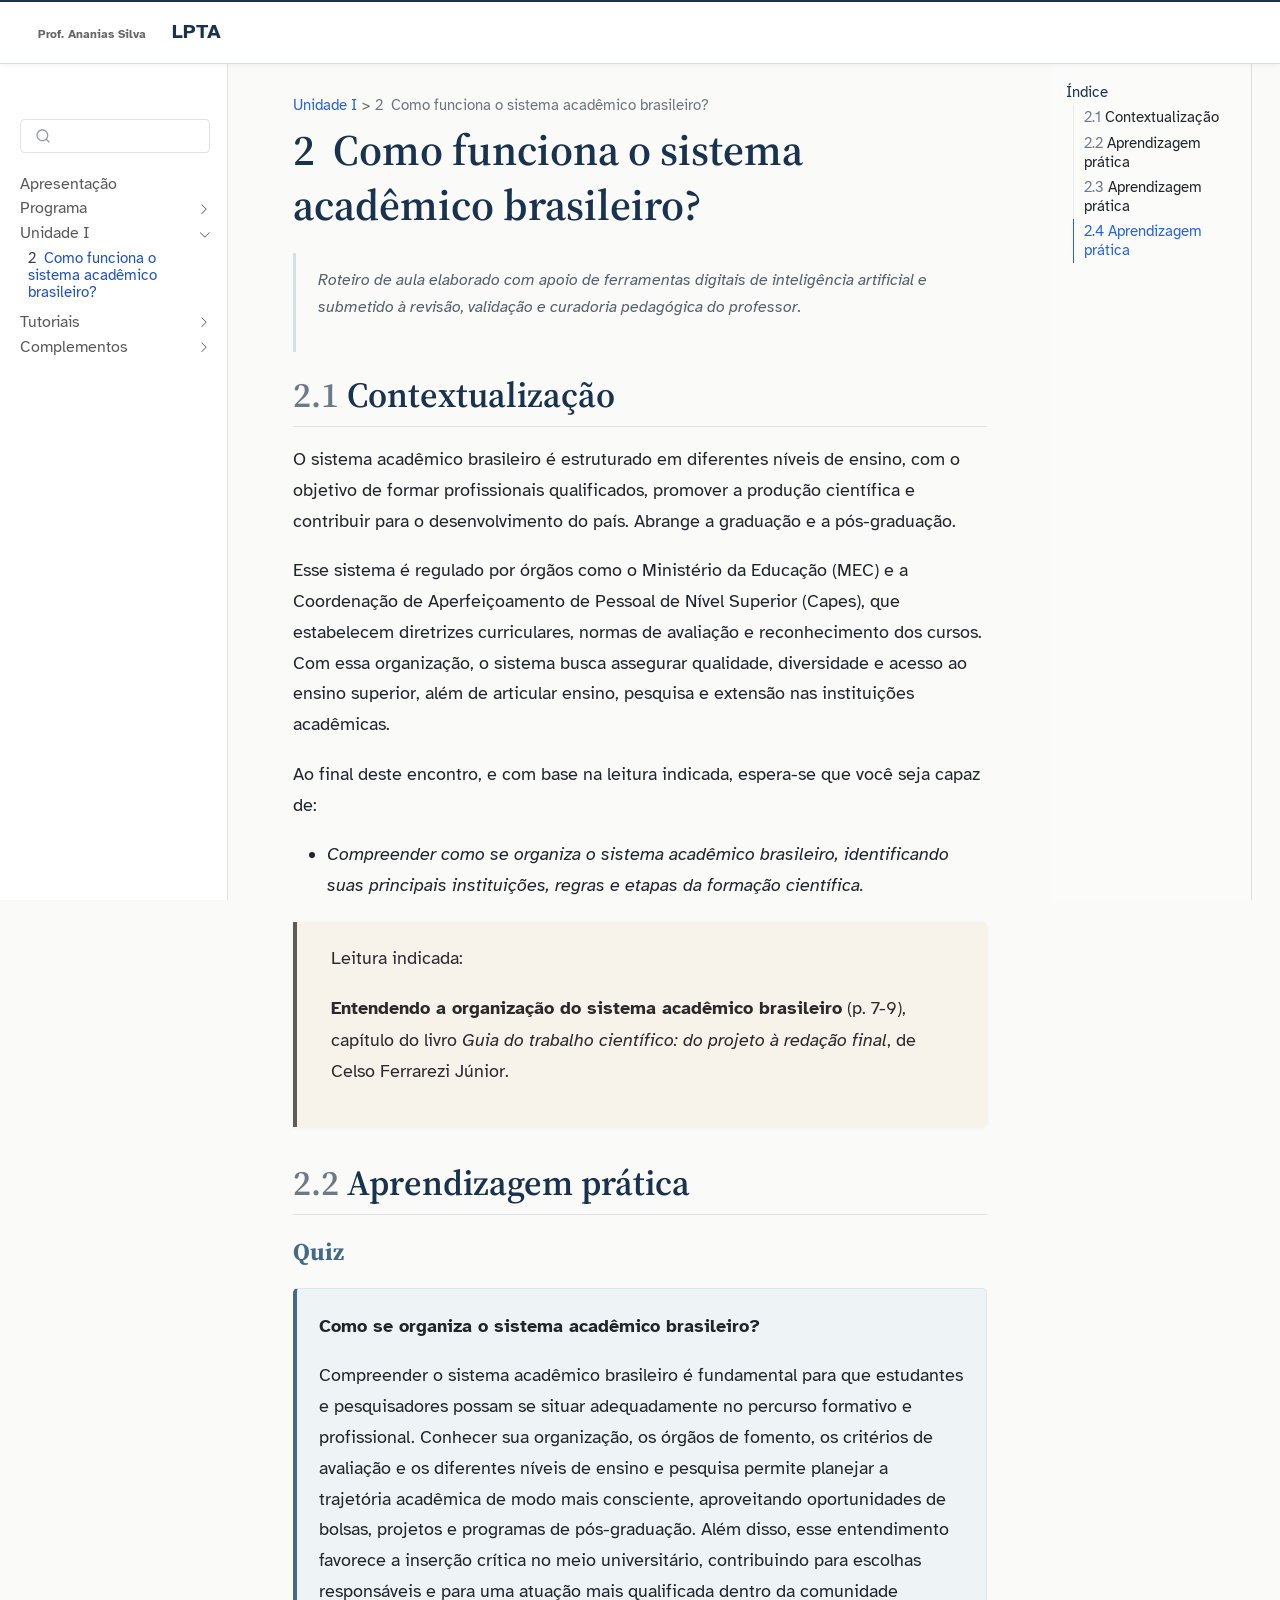
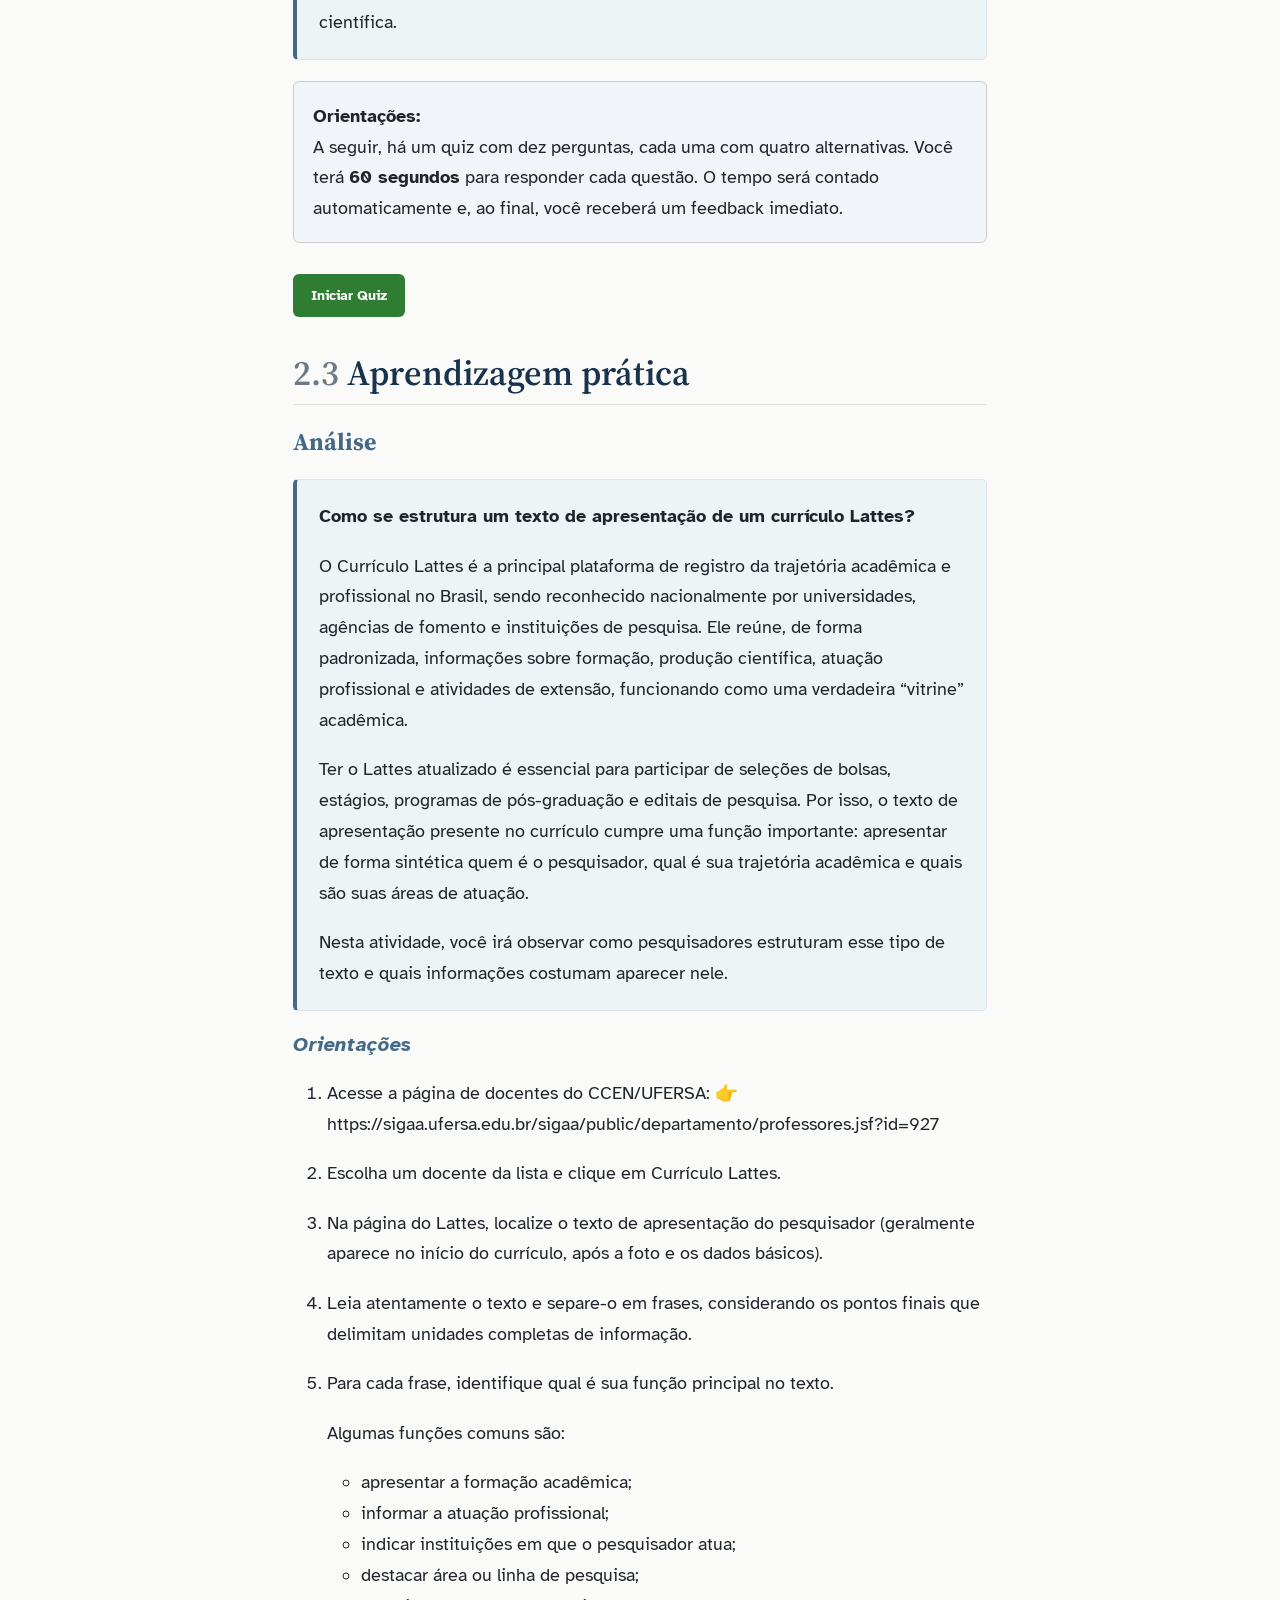
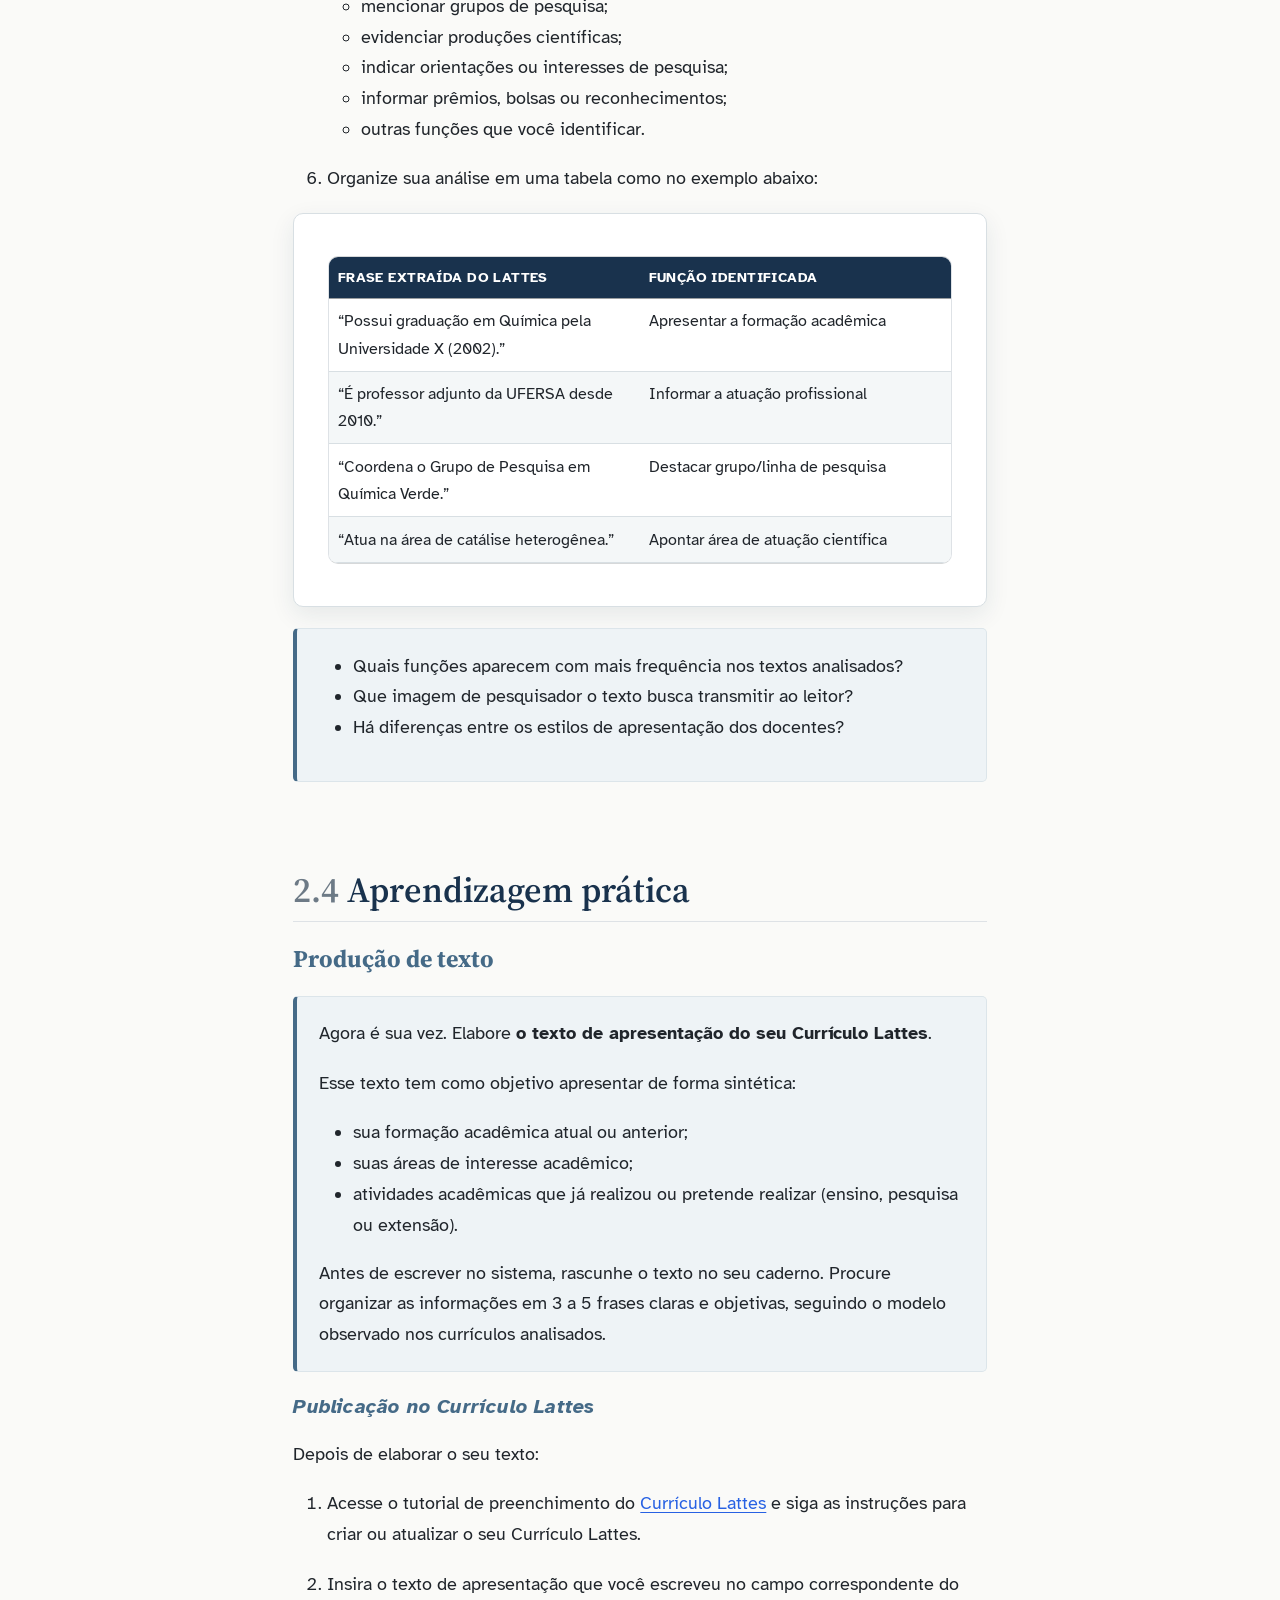
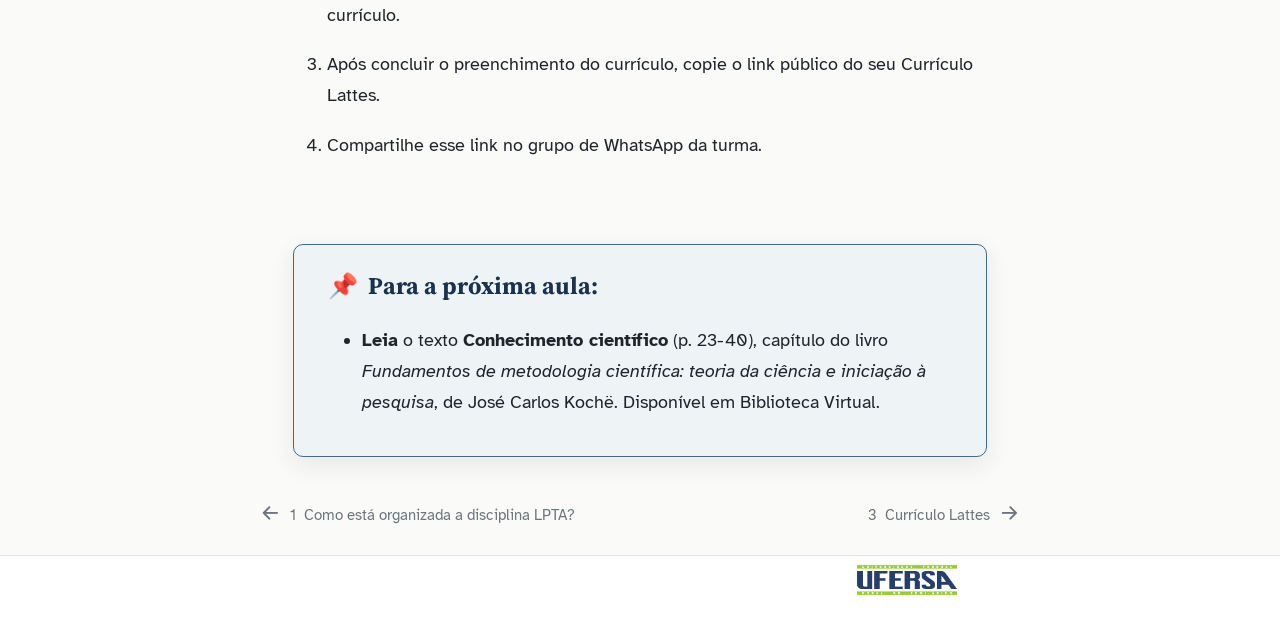
==== commit 6a4e06ae: "Atualização de aula" ====
--- a/docs/aulas/Aula_1.html
+++ b/docs/aulas/Aula_1.html
@@ -29,7 +29,7 @@
 <script src="../site_libs/quarto-search/fuse.min.js"></script>
 <script src="../site_libs/quarto-search/quarto-search.js"></script>
 <meta name="quarto:offset" content="../">
-<link href="../complementos/complemento_crono.html" rel="next">
+<link href="../tutoriais/tutorial_lattes.html" rel="next">
 <link href="../aulas/programa.html" rel="prev">
 <script src="../site_libs/quarto-html/quarto.js" type="module"></script>
 <script src="../site_libs/quarto-html/tabsets/tabsets.js" type="module"></script>
@@ -170,7 +170,7 @@
         <li class="sidebar-item sidebar-item-section">
       <div class="sidebar-item-container"> 
             <a class="sidebar-item-text sidebar-link text-start collapsed" data-bs-toggle="collapse" data-bs-target="#quarto-sidebar-section-3" role="navigation" aria-expanded="false">
- <span class="menu-text">Complementos</span></a>
+ <span class="menu-text">Tutoriais</span></a>
           <a class="sidebar-item-toggle text-start collapsed" data-bs-toggle="collapse" data-bs-target="#quarto-sidebar-section-3" role="navigation" aria-expanded="false" aria-label="Toggle section">
             <i class="bi bi-chevron-right ms-2"></i>
           </a> 
@@ -178,8 +178,25 @@
       <ul id="quarto-sidebar-section-3" class="collapse list-unstyled sidebar-section depth1 ">  
           <li class="sidebar-item">
   <div class="sidebar-item-container"> 
-  <a href="../complementos/complemento_crono.html" class="sidebar-item-text sidebar-link">
- <span class="menu-text"><span class="chapter-number">3</span>&nbsp; <span class="chapter-title">Cronograma de aulas</span></span></a>
+  <a href="../tutoriais/tutorial_lattes.html" class="sidebar-item-text sidebar-link">
+ <span class="menu-text"><span class="chapter-number">3</span>&nbsp; <span class="chapter-title">Currículo Lattes</span></span></a>
+  </div>
+</li>
+      </ul>
+  </li>
+        <li class="sidebar-item sidebar-item-section">
+      <div class="sidebar-item-container"> 
+            <a class="sidebar-item-text sidebar-link text-start collapsed" data-bs-toggle="collapse" data-bs-target="#quarto-sidebar-section-4" role="navigation" aria-expanded="false">
+ <span class="menu-text">Complementos</span></a>
+          <a class="sidebar-item-toggle text-start collapsed" data-bs-toggle="collapse" data-bs-target="#quarto-sidebar-section-4" role="navigation" aria-expanded="false" aria-label="Toggle section">
+            <i class="bi bi-chevron-right ms-2"></i>
+          </a> 
+      </div>
+      <ul id="quarto-sidebar-section-4" class="collapse list-unstyled sidebar-section depth1 ">  
+          <li class="sidebar-item">
+  <div class="sidebar-item-container"> 
+  <a href="../complementos/complemento_texto_aula_1.html" class="sidebar-item-text sidebar-link">
+ <span class="menu-text"><span class="chapter-number">4</span>&nbsp; <span class="chapter-title">Texto de apoio</span></span></a>
   </div>
 </li>
       </ul>
@@ -250,7 +267,7 @@
 </div>
 <div style="border:1px solid #ccc;padding:1em;background-color:#f1f5f9;border-radius:6px;margin-bottom:1em;">
 <strong>Orientações:</strong><br>
-A seguir, há um quiz com perguntas únicas, cada uma com quatro alternativas. Você terá <strong>um tempo definido</strong> para responder cada uma. O tempo será contado automaticamente e, ao final, você receberá um feedback imediato.
+A seguir, há um quiz com dez perguntas, cada uma com quatro alternativas. Você terá <strong>60 segundos</strong> para responder cada questão. O tempo será contado automaticamente e, ao final, você receberá um feedback imediato.
 </div>
 
 <style>
@@ -343,12 +360,12 @@
 
 <!-- PERGUNTA 1 -->
 <div class="pergunta" id="pergunta1">
-<p><strong>1. Quais são os principais graus acadêmicos conferidos na graduação no Brasil?</strong></p>
+<p><strong>1. Segundo Ferrarezi Jr., a graduação pode conferir grau e diploma de:</strong></p>
 <form>
-<input type="radio" name="q1" value="a"> A) Bacharel, licenciado e tecnólogo<br>
-<input type="radio" name="q1" value="b"> B) Mestre, doutor e especialista<br>
-<input type="radio" name="q1" value="c"> C) Bacharel, mestre e doutor<br>
-<input type="radio" name="q1" value="d"> D) Licenciado, especialista e doutor<br><br>
+<input type="radio" name="q1" value="a"> A) Bacharel ou licenciado, podendo haver formação em ambos<br>
+<input type="radio" name="q1" value="b"> B) Especialista ou mestre<br>
+<input type="radio" name="q1" value="c"> C) Mestre ou doutor<br>
+<input type="radio" name="q1" value="d"> D) Bacharel ou especialista<br><br>
 <button type="button" class="botao-responder" onclick="checkResposta(1,'a')">Responder</button>
 </form>
 <p id="feedback1"></p>
@@ -358,13 +375,13 @@
 
 <!-- PERGUNTA 2 -->
 <div class="pergunta" id="pergunta2" style="display:none;">
-<p><strong>2. Qual é a carga horária mínima exigida para um curso de especialização (pós-graduação lato sensu) no Brasil?</strong></p>
+<p><strong>2. Qual é a carga horária mínima de um curso de especialização, segundo o texto?</strong></p>
 <form>
-<input type="radio" name="q2" value="a"> A) 180 horas<br>
-<input type="radio" name="q2" value="b"> B) 360 horas<br>
-<input type="radio" name="q2" value="c"> C) 24 meses<br>
-<input type="radio" name="q2" value="d"> D) 48 meses<br><br>
-<button type="button" class="botao-responder" onclick="checkResposta(2,'b')">Responder</button>
+<input type="radio" name="q2" value="a"> A) 120 horas<br>
+<input type="radio" name="q2" value="b"> B) 180 horas<br>
+<input type="radio" name="q2" value="c"> C) 360 horas<br>
+<input type="radio" name="q2" value="d"> D) 720 horas<br><br>
+<button type="button" class="botao-responder" onclick="checkResposta(2,'c')">Responder</button>
 </form>
 <p id="feedback2"></p>
 <p id="timer2"></p>
@@ -373,13 +390,13 @@
 
 <!-- PERGUNTA 3 -->
 <div class="pergunta" id="pergunta3" style="display:none;">
-<p><strong>3. Qual das ações abaixo é frequentemente exigida no processo seletivo para ingresso em programas de mestrado?</strong></p>
+<p><strong>3. Qual característica distingue a pós-graduação <em>stricto sensu</em> da formação <em>lato sensu</em>, de acordo com o texto?</strong></p>
 <form>
-<input type="radio" name="q3" value="a"> A) Defesa pública de tese<br>
-<input type="radio" name="q3" value="b"> B) Apresentação de projeto de pesquisa<br>
-<input type="radio" name="q3" value="c"> C) Experiência docente mínima de cinco anos<br>
-<input type="radio" name="q3" value="d"> D) Conclusão prévia de doutorado<br><br>
-<button type="button" class="botao-responder" onclick="checkResposta(3,'b')">Responder</button>
+<input type="radio" name="q3" value="a"> A) A formação <em>stricto sensu</em> é mais aprofundada e relacionada a um objeto de estudo bem definido<br>
+<input type="radio" name="q3" value="b"> B) A formação <em>stricto sensu</em> é sempre mais curta<br>
+<input type="radio" name="q3" value="c"> C) A formação <em>lato sensu</em> sempre confere grau acadêmico<br>
+<input type="radio" name="q3" value="d"> D) A formação <em>lato sensu</em> exige necessariamente defesa pública<br><br>
+<button type="button" class="botao-responder" onclick="checkResposta(3,'a')">Responder</button>
 </form>
 <p id="feedback3"></p>
 <p id="timer3"></p>
@@ -388,13 +405,13 @@
 
 <!-- PERGUNTA 4 -->
 <div class="pergunta" id="pergunta4" style="display:none;">
-<p><strong>4. No sistema acadêmico norte-americano, o título de PhD corresponde, em termos gerais, a qual grau acadêmico no Brasil?</strong></p>
+<p><strong>4. Qual trabalho escrito deve ser apresentado e defendido publicamente para a conclusão do mestrado?</strong></p>
 <form>
-<input type="radio" name="q4" value="a"> A) Especialização<br>
-<input type="radio" name="q4" value="b"> B) Mestrado<br>
-<input type="radio" name="q4" value="c"> C) Doutorado<br>
-<input type="radio" name="q4" value="d"> D) Pós-doutorado<br><br>
-<button type="button" class="botao-responder" onclick="checkResposta(4,'c')">Responder</button>
+<input type="radio" name="q4" value="a"> A) Tese<br>
+<input type="radio" name="q4" value="b"> B) Dissertação<br>
+<input type="radio" name="q4" value="c"> C) Relatório de estágio<br>
+<input type="radio" name="q4" value="d"> D) Artigo de revisão<br><br>
+<button type="button" class="botao-responder" onclick="checkResposta(4,'b')">Responder</button>
 </form>
 <p id="feedback4"></p>
 <p id="timer4"></p>
@@ -403,13 +420,13 @@
 
 <!-- PERGUNTA 5 -->
 <div class="pergunta" id="pergunta5" style="display:none;">
-<p><strong>5. É correto afirmar que cursar uma pós-graduação stricto sensu em uma universidade estrangeira é sempre a melhor opção?</strong></p>
+<p><strong>5. Qual é uma das exigências normalmente previstas para o ingresso em um programa de mestrado?</strong></p>
 <form>
-<input type="radio" name="q5" value="a"> A) Sim. Universidades estrangeiras são sempre superiores às brasileiras.<br>
-<input type="radio" name="q5" value="b"> B) Sim. Diplomas estrangeiros têm maior validade acadêmica.<br>
-<input type="radio" name="q5" value="c"> C) Não. Muitas universidades brasileiras possuem programas de alta qualidade.<br>
-<input type="radio" name="q5" value="d"> D) Não. Diplomas estrangeiros não são reconhecidos no Brasil.<br><br>
-<button type="button" class="botao-responder" onclick="checkResposta(5,'c')">Responder</button>
+<input type="radio" name="q5" value="a"> A) Ter concluído previamente um doutorado<br>
+<input type="radio" name="q5" value="b"> B) Apresentar projeto de pesquisa ou monografia<br>
+<input type="radio" name="q5" value="c"> C) Possuir experiência docente mínima de dez anos<br>
+<input type="radio" name="q5" value="d"> D) Defender uma tese antes da matrícula<br><br>
+<button type="button" class="botao-responder" onclick="checkResposta(5,'b')">Responder</button>
 </form>
 <p id="feedback5"></p>
 <p id="timer5"></p>
@@ -418,13 +435,13 @@
 
 <!-- PERGUNTA 6 -->
 <div class="pergunta" id="pergunta6" style="display:none;">
-<p><strong>6. A defesa de dissertação é um requisito para a conclusão de qual nível de ensino superior no Brasil?</strong></p>
+<p><strong>6. Qual é o objetivo central do doutorado, segundo Ferrarezi Jr.?</strong></p>
 <form>
-<input type="radio" name="q6" value="a"> A) Doutorado<br>
-<input type="radio" name="q6" value="b"> B) Especialização<br>
-<input type="radio" name="q6" value="c"> C) Mestrado<br>
-<input type="radio" name="q6" value="d"> D) Graduação<br><br>
-<button type="button" class="botao-responder" onclick="checkResposta(6,'c')">Responder</button>
+<input type="radio" name="q6" value="a"> A) Promover apenas atualização profissional<br>
+<input type="radio" name="q6" value="b"> B) Executar pesquisa científica inédita, original e relevante<br>
+<input type="radio" name="q6" value="c"> C) Preparar exclusivamente para concursos públicos<br>
+<input type="radio" name="q6" value="d"> D) Substituir a graduação na formação profissional<br><br>
+<button type="button" class="botao-responder" onclick="checkResposta(6,'b')">Responder</button>
 </form>
 <p id="feedback6"></p>
 <p id="timer6"></p>
@@ -433,12 +450,12 @@
 
 <!-- PERGUNTA 7 -->
 <div class="pergunta" id="pergunta7" style="display:none;">
-<p><strong>7. No sistema educacional brasileiro, o termo <em>pós-graduação stricto sensu</em> refere-se a:</strong></p>
+<p><strong>7. O que é o pós-doutorado, segundo o texto?</strong></p>
 <form>
-<input type="radio" name="q7" value="a"> A) Cursos de aperfeiçoamento profissional de curta duração<br>
-<input type="radio" name="q7" value="b"> B) Cursos de especialização voltados ao mercado de trabalho<br>
-<input type="radio" name="q7" value="c"> C) Programas de mestrado e doutorado voltados à pesquisa científica<br>
-<input type="radio" name="q7" value="d"> D) Cursos técnicos de nível superior<br><br>
+<input type="radio" name="q7" value="a"> A) O último grau acadêmico do sistema brasileiro<br>
+<input type="radio" name="q7" value="b"> B) Um curso obrigatório após o doutorado<br>
+<input type="radio" name="q7" value="c"> C) Um estágio de atualização para doutores, baseado na execução de um projeto de pesquisa<br>
+<input type="radio" name="q7" value="d"> D) Uma modalidade de especialização <em>lato sensu</em><br><br>
 <button type="button" class="botao-responder" onclick="checkResposta(7,'c')">Responder</button>
 </form>
 <p id="feedback7"></p>
@@ -448,11 +465,11 @@
 
 <!-- PERGUNTA 8 -->
 <div class="pergunta" id="pergunta8" style="display:none;">
-<p><strong>8. Qual das opções abaixo representa um curso de pós-graduação <em>lato sensu</em>?</strong></p>
+<p><strong>8. No sistema acadêmico norte-americano, o título de PhD corresponde, em termos gerais, a qual grau acadêmico no Brasil?</strong></p>
 <form>
-<input type="radio" name="q8" value="a"> A) Doutorado acadêmico<br>
-<input type="radio" name="q8" value="b"> B) Mestrado profissional<br>
-<input type="radio" name="q8" value="c"> C) Curso de especialização<br>
+<input type="radio" name="q8" value="a"> A) Especialização<br>
+<input type="radio" name="q8" value="b"> B) Mestrado<br>
+<input type="radio" name="q8" value="c"> C) Doutorado<br>
 <input type="radio" name="q8" value="d"> D) Pós-doutorado<br><br>
 <button type="button" class="botao-responder" onclick="checkResposta(8,'c')">Responder</button>
 </form>
@@ -463,13 +480,13 @@
 
 <!-- PERGUNTA 9 -->
 <div class="pergunta" id="pergunta9" style="display:none;">
-<p><strong>9. No contexto da pesquisa científica no Brasil, o Currículo Lattes é utilizado principalmente para:</strong></p>
+<p><strong>9. Segundo o texto, qual é a função das avaliações realizadas pela Capes em relação aos programas de mestrado e doutorado?</strong></p>
 <form>
-<input type="radio" name="q9" value="a"> A) Divulgar a produção acadêmica e a trajetória científica de pesquisadores<br>
-<input type="radio" name="q9" value="b"> B) Registrar o histórico escolar de estudantes universitários<br>
-<input type="radio" name="q9" value="c"> C) Organizar as disciplinas obrigatórias de cursos de graduação<br>
-<input type="radio" name="q9" value="d"> D) Controlar a matrícula em programas de pós-graduação<br><br>
-<button type="button" class="botao-responder" onclick="checkResposta(9,'a')">Responder</button>
+<input type="radio" name="q9" value="a"> A) Definir quais estudantes podem ingressar nos programas<br>
+<input type="radio" name="q9" value="b"> B) Permitir que os interessados conheçam a qualidade dos cursos<br>
+<input type="radio" name="q9" value="c"> C) Escolher os orientadores dos estudantes<br>
+<input type="radio" name="q9" value="d"> D) Determinar o tema das pesquisas desenvolvidas<br><br>
+<button type="button" class="botao-responder" onclick="checkResposta(9,'b')">Responder</button>
 </form>
 <p id="feedback9"></p>
 <p id="timer9"></p>
@@ -478,170 +495,17 @@
 
 <!-- PERGUNTA 10 -->
 <div class="pergunta" id="pergunta10" style="display:none;">
-<p><strong>10. Qual é a principal diferença entre mestrado acadêmico e mestrado profissional?</strong></p>
+<p><strong>10. O que ocorre quando um estudante ingressa em um mestrado ou doutorado em condição de dependência em língua estrangeira?</strong></p>
 <form>
-<input type="radio" name="q10" value="a"> A) O mestrado acadêmico é voltado à produção de conhecimento científico, enquanto o profissional enfatiza a aplicação prática do conhecimento.<br>
-<input type="radio" name="q10" value="b"> B) O mestrado profissional exige doutorado prévio.<br>
-<input type="radio" name="q10" value="c"> C) O mestrado acadêmico é voltado apenas ao mercado de trabalho.<br>
-<input type="radio" name="q10" value="d"> D) O mestrado profissional dispensa orientação acadêmica formal.<br><br>
-<button type="button" class="botao-responder" onclick="checkResposta(10,'a')">Responder</button>
+<input type="radio" name="q10" value="a"> A) O estudante é automaticamente desligado do programa<br>
+<input type="radio" name="q10" value="b"> B) O estudante recebe novo prazo para comprovar suficiência na língua exigida<br>
+<input type="radio" name="q10" value="c"> C) O estudante fica dispensado da exigência de língua estrangeira<br>
+<input type="radio" name="q10" value="d"> D) O estudante precisa reiniciar todas as disciplinas cursadas<br><br>
+<button type="button" class="botao-responder" onclick="checkResposta(10,'b')">Responder</button>
 </form>
 <p id="feedback10"></p>
 <p id="timer10"></p>
-<button id="proxima10" class="botao-proxima" style="display:none;" onclick="proximaPergunta(11)">Próxima Pergunta</button>
-</div>
-
-<!-- PERGUNTA 11 -->
-<div class="pergunta" id="pergunta11" style="display:none;">
-<p><strong>11. Qual é o objetivo central de um curso de doutorado?</strong></p>
-<form>
-<input type="radio" name="q11" value="a"> A) Promover atualização profissional e técnica.<br>
-<input type="radio" name="q11" value="b"> B) Qualificar para o ensino básico.<br>
-<input type="radio" name="q11" value="c"> C) Formar pesquisadores capazes de produzir conhecimento científico original.<br>
-<input type="radio" name="q11" value="d"> D) Capacitar exclusivamente para o mercado de trabalho.<br><br>
-<button type="button" class="botao-responder" onclick="checkResposta(11,'c')">Responder</button>
-</form>
-<p id="feedback11"></p>
-<p id="timer11"></p>
-<button id="proxima11" class="botao-proxima" style="display:none;" onclick="proximaPergunta(12)">Próxima Pergunta</button>
-</div>
-
-<!-- PERGUNTA 12 -->
-<div class="pergunta" id="pergunta12" style="display:none;">
-<p><strong>12. Qual dos percursos abaixo representa uma trajetória acadêmica comum na formação científica?</strong></p>
-<form>
-<input type="radio" name="q12" value="a"> A) Graduação → Especialização → Doutorado → Ensino médio<br>
-<input type="radio" name="q12" value="b"> B) Graduação → Mestrado → Doutorado → Pós-doutorado<br>
-<input type="radio" name="q12" value="c"> C) Graduação → Pós-doutorado → Doutorado<br>
-<input type="radio" name="q12" value="d"> D) Graduação → Curso técnico → Doutorado<br><br>
-<button type="button" class="botao-responder" onclick="checkResposta(12,'b')">Responder</button>
-</form>
-<p id="feedback12"></p>
-<p id="timer12"></p>
-<button id="proxima12" class="botao-proxima" style="display:none;" onclick="proximaPergunta(13)">Próxima Pergunta</button>
-</div>
-
-<!-- PERGUNTA 13 -->
-<div class="pergunta" id="pergunta13" style="display:none;">
-<p><strong>13. Qual atividade institucional é voltada especificamente à inserção do estudante de graduação em projetos de pesquisa científica?</strong></p>
-<form>
-<input type="radio" name="q13" value="a"> A) Estágio supervisionado<br>
-<input type="radio" name="q13" value="b"> B) Iniciação científica<br>
-<input type="radio" name="q13" value="c"> C) Trabalho de Conclusão de Curso<br>
-<input type="radio" name="q13" value="d"> D) Monitoria<br><br>
-<button type="button" class="botao-responder" onclick="checkResposta(13,'b')">Responder</button>
-</form>
-<p id="feedback13"></p>
-<p id="timer13"></p>
-<button id="proxima13" class="botao-proxima" style="display:none;" onclick="proximaPergunta(14)">Próxima Pergunta</button>
-</div>
-
-<!-- PERGUNTA 14 -->
-<div class="pergunta" id="pergunta14" style="display:none;">
-<p><strong>14. Qual órgão brasileiro é responsável pela avaliação dos programas de mestrado e doutorado?</strong></p>
-<form>
-<input type="radio" name="q14" value="a"> A) INEP<br>
-<input type="radio" name="q14" value="b"> B) CAPES<br>
-<input type="radio" name="q14" value="c"> C) CNPq<br>
-<input type="radio" name="q14" value="d"> D) MEC<br><br>
-<button type="button" class="botao-responder" onclick="checkResposta(14,'b')">Responder</button>
-</form>
-<p id="feedback14"></p>
-<p id="timer14"></p>
-<button id="proxima14" class="botao-proxima" style="display:none;" onclick="proximaPergunta(15)">Próxima Pergunta</button>
-</div>
-
-<!-- PERGUNTA 15 -->
-<div class="pergunta" id="pergunta15" style="display:none;">
-<p><strong>15. No contexto das universidades brasileiras, o chamado “tripé universitário” é formado por:</strong></p>
-<form>
-<input type="radio" name="q15" value="a"> A) Graduação, pós-graduação e extensão<br>
-<input type="radio" name="q15" value="b"> B) Ensino, pesquisa e extensão<br>
-<input type="radio" name="q15" value="c"> C) Ensino, estágio e pesquisa<br>
-<input type="radio" name="q15" value="d"> D) Pesquisa, inovação e mercado<br><br>
-<button type="button" class="botao-responder" onclick="checkResposta(15,'b')">Responder</button>
-</form>
-<p id="feedback15"></p>
-<p id="timer15"></p>
-<button id="proxima15" class="botao-proxima" style="display:none;" onclick="proximaPergunta(16)">Próxima Pergunta</button>
-</div>
-
-<!-- PERGUNTA 16 -->
-<div class="pergunta" id="pergunta16" style="display: none;">
-  <p><strong>16. Qual lei estabelece as bases do sistema educacional brasileiro, incluindo o ensino superior?</strong></p>
-  <form>
-    <input type="radio" name="q16" value="a"> A) Lei nº 9.394/1996<br>
-    <input type="radio" name="q16" value="b"> B) Lei nº 13.005/2014<br>
-    <input type="radio" name="q16" value="c"> C) Lei nº 9.394/2006<br>
-    <input type="radio" name="q16" value="d"> D) Lei nº 12.711/2012<br><br>
-    <button type="button" class="botao-responder" onclick="checkResposta(16, 'a')">Responder</button>
-  </form>
-  <p id="feedback16"></p>
-  <p id="timer16" style="font-weight: bold;"></p>
-  <button id="proxima16" class="botao-proxima" style="display:none;" onclick="proximaPergunta(17)">Próxima Pergunta</button>
-</div>
-
-<!-- PERGUNTA 17 -->
-<div class="pergunta" id="pergunta17" style="display: none;">
-  <p><strong>17. Sobre o reconhecimento internacional de diplomas de doutorado, qual afirmação é mais correta?</strong></p>
-  <form>
-    <input type="radio" name="q17" value="a"> A) Diplomas de doutorado são automaticamente reconhecidos em qualquer país.<br>
-    <input type="radio" name="q17" value="b"> B) Cada país ou universidade decide se reconhece ou não um diploma estrangeiro.<br>
-    <input type="radio" name="q17" value="c"> C) Diplomas brasileiros são sempre reconhecidos automaticamente na Europa.<br>
-    <input type="radio" name="q17" value="d"> D) O reconhecimento depende apenas da CAPES.<br><br>
-    <button type="button" class="botao-responder" onclick="checkResposta(17, 'b')">Responder</button>
-  </form>
-  <p id="feedback17"></p>
-  <p id="timer17" style="font-weight: bold;"></p>
-  <button id="proxima17" class="botao-proxima" style="display:none;" onclick="proximaPergunta(18)">Próxima Pergunta</button>
-</div>
-
-<!-- PERGUNTA 18 -->
-<div class="pergunta" id="pergunta18" style="display: none;">
-  <p><strong>18. Qual é a função principal do Trabalho de Conclusão de Curso (TCC) na graduação?</strong></p>
-  <form>
-    <input type="radio" name="q18" value="a"> A) Substituir todas as disciplinas do último semestre<br>
-    <input type="radio" name="q18" value="b"> B) Demonstrar a capacidade do estudante de desenvolver um trabalho acadêmico orientado<br>
-    <input type="radio" name="q18" value="c"> C) Servir como requisito para ingresso no mestrado<br>
-    <input type="radio" name="q18" value="d"> D) Avaliar exclusivamente habilidades profissionais<br><br>
-    <button type="button" class="botao-responder" onclick="checkResposta(18, 'b')">Responder</button>
-  </form>
-  <p id="feedback18"></p>
-  <p id="timer18" style="font-weight: bold;"></p>
-  <button id="proxima18" class="botao-proxima" style="display:none;" onclick="proximaPergunta(19)">Próxima Pergunta</button>
-</div>
-
-<!-- PERGUNTA 19 -->
-<div class="pergunta" id="pergunta19" style="display: none;">
-  <p><strong>19. O que caracteriza a atividade de monitoria na universidade?</strong></p>
-  <form>
-    <input type="radio" name="q19" value="a"> A) Um estágio obrigatório para todos os alunos<br>
-    <input type="radio" name="q19" value="b"> B) Uma atividade em que estudantes auxiliam professores em disciplinas<br>
-    <input type="radio" name="q19" value="c"> C) Um trabalho administrativo na universidade<br>
-    <input type="radio" name="q19" value="d"> D) Uma forma de substituição do professor em sala de aula<br><br>
-    <button type="button" class="botao-responder" onclick="checkResposta(19, 'b')">Responder</button>
-  </form>
-  <p id="feedback19"></p>
-  <p id="timer19" style="font-weight: bold;"></p>
-  <button id="proxima19" class="botao-proxima" style="display:none;" onclick="proximaPergunta(20)">Próxima Pergunta</button>
-</div>
-
-<!-- PERGUNTA 20 -->
-<div class="pergunta" id="pergunta20" style="display: none;">
-  <p><strong>20. O que caracteriza um grupo de pesquisa em uma universidade brasileira?</strong></p>
-  <form>
-    <input type="radio" name="q20" value="a"> A) Um conjunto informal de estudantes que estudam juntos<br>
-    <input type="radio" name="q20" value="b"> B) Uma equipe organizada de pesquisadores registrada no CNPq<br>
-    <input type="radio" name="q20" value="c"> C) Um grupo criado exclusivamente para disciplinas de graduação<br>
-    <input type="radio" name="q20" value="d"> D) Um clube estudantil vinculado à extensão<br><br>
-    <button type="button" class="botao-responder" onclick="checkResposta(20, 'b')">Responder</button>
-  </form>
-  <p id="feedback20"></p>
-  <p id="timer20" style="font-weight: bold;"></p>
-  <!-- Última pergunta: pode mostrar resultado final aqui -->
-  <button id="proxima20" class="botao-proxima" style="display:none;" onclick="finalizarQuiz()">
-Finalizar Quiz
-</button>
+<button id="proxima10" class="botao-proxima" style="display:none;" onclick="finalizarQuiz()">Finalizar Quiz</button>
 </div>
 
 </div>
@@ -650,7 +514,7 @@
 
 <div id="mensagem-final" style="display:none;text-align:center;margin-top:30px;">
 <h3 class="anchored">🎉 Parabéns! Você concluiu o quiz!</h3>
-<p>Agora você conhece melhor a estrutura do sistema acadêmico brasileiro.</p>
+<p>Agora você conhece melhor a organização do sistema acadêmico brasileiro apresentada por Ferrarezi Jr.</p>
 </div>
 
 <script>
@@ -765,12 +629,14 @@
 
 function finalizarQuiz(){
 
+clearInterval(timer);
+
 document.querySelectorAll(".pergunta").forEach(p => p.style.display="none");
 
 const resultado = document.getElementById("resultadoFinal");
 
 resultado.innerText =
-"🎉 Quiz concluído! Você acertou " + acertos + " de 20 questões.";
+"🎉 Quiz concluído! Você acertou " + acertos + " de 10 questões.";
 
 document.getElementById("mensagem-final").style.display="block";
 
@@ -873,7 +739,7 @@
 </div>
 <p>Depois de elaborar o seu texto:</p>
 <ol type="1">
-<li><p>Acesse o tutorial de preenchimento do <a href="&quot;../tutorial_lattes.qmd&quot;">Currículo Lattes</a> e siga as instruções para criar ou atualizar o seu Currículo Lattes.</p></li>
+<li><p>Acesse o tutorial de preenchimento do <a href="../tutoriais/tutorial_lattes.html">Currículo Lattes</a> e siga as instruções para criar ou atualizar o seu Currículo Lattes.</p></li>
 <li><p>Insira o texto de apresentação que você escreveu no campo correspondente do currículo.</p></li>
 <li><p>Após concluir o preenchimento do currículo, copie o link público do seu Currículo Lattes.</p></li>
 <li><p>Compartilhe esse link no grupo de WhatsApp da turma.</p></li>
@@ -1297,8 +1163,8 @@
       </a>          
   </div>
   <div class="nav-page nav-page-next">
-      <a href="../complementos/complemento_crono.html" class="pagination-link" aria-label="Cronograma de aulas">
-        <span class="nav-page-text"><span class="chapter-number">3</span>&nbsp; <span class="chapter-title">Cronograma de aulas</span></span> <i class="bi bi-arrow-right-short"></i>
+      <a href="../tutoriais/tutorial_lattes.html" class="pagination-link" aria-label="Currículo Lattes">
+        <span class="nav-page-text"><span class="chapter-number">3</span>&nbsp; <span class="chapter-title">Currículo Lattes</span></span> <i class="bi bi-arrow-right-short"></i>
       </a>
   </div>
 </nav>
